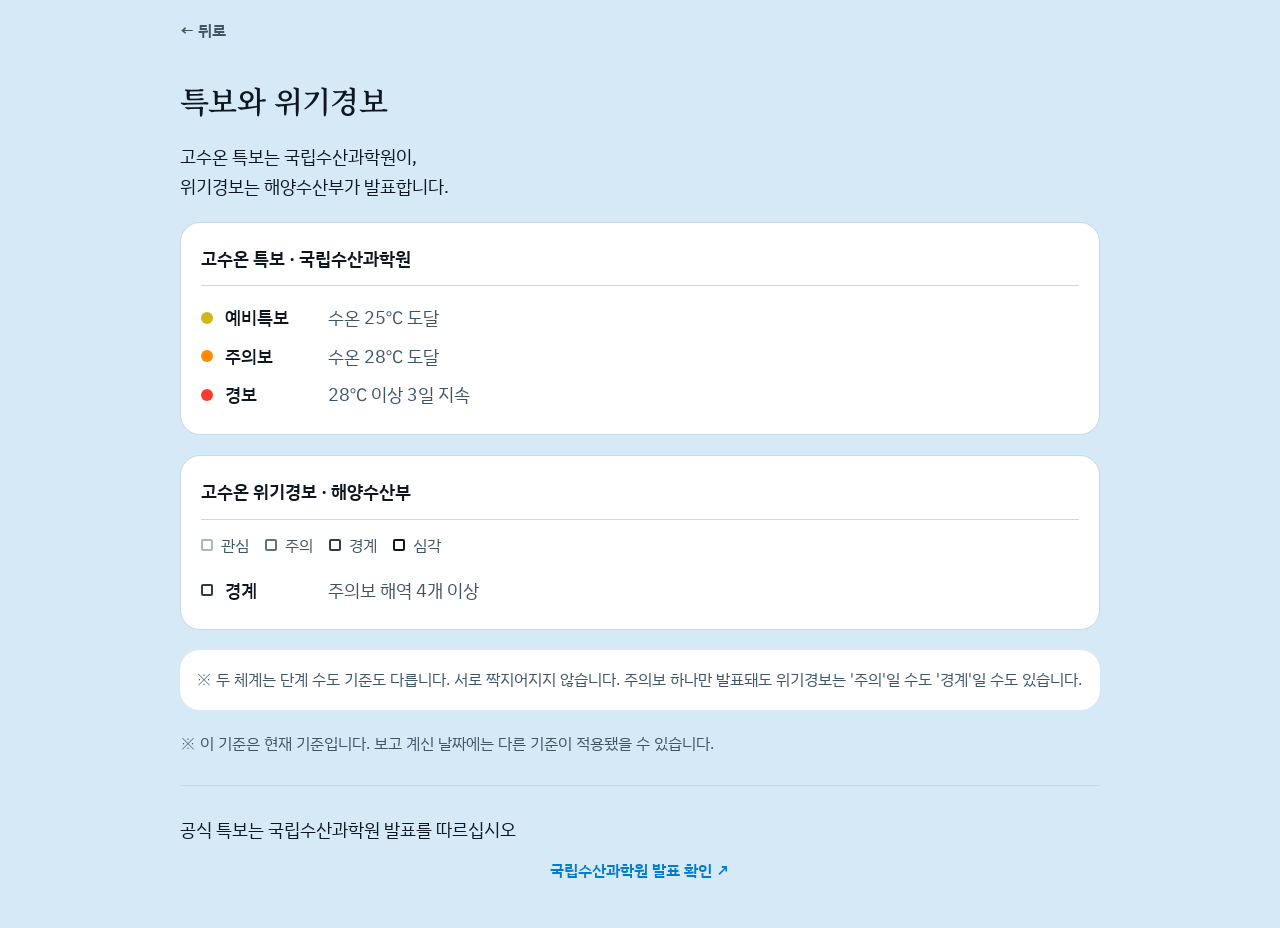
==== info.html @ 754c0557 "프로토타입 - 지도·설명·정보 화면, 견본 A/B/C Co-Authored-By: Claude Opus 5 (1M context) <noreply@anthropic.com>" ====
<!DOCTYPE html>
<html lang="ko" data-theme="light">
<head>
<meta charset="utf-8">
<meta name="viewport" content="width=device-width, initial-scale=1, viewport-fit=cover">
<title>특보와 위기경보</title>
<link href="https://fonts.googleapis.com/css2?family=Noto+Serif+KR:wght@400;500;600&family=IBM+Plex+Sans+KR:wght@400;500;600&family=IBM+Plex+Mono:wght@400;500&display=swap" rel="stylesheet">
<link rel="stylesheet" href="waves-design-system.css">
<link rel="stylesheet" href="assets/app.css">
<script src="assets/info.js" defer></script>
</head>
<body>

<!--
  정보 화면 — PRD §5 ③ 목업 그대로.

  전부 정적 텍스트다. AI 도 JSON 도 쓰지 않는다.
  §5 설계 조건 1: 여기서 AI 를 쓰면 "숫자만 쓰고 단정하지 마라" 원칙이
  기준값 설명과 정면충돌한다. 이 화면은 §10 검사기 대상이 아니다.

  ── 목업에서 뺀 줄 셋 ────────────────────────────────────────
  §5 가 "1주차에 채우지 못한 항목은 줄 자체를 빼고" 라고 했다.
  미정 표시(`—`, `확인 중`)를 넣지 않는다. 줄을 없앤다.

    · 위기경보 관심 · 주의 · 심각 의 기준 — §16 1주차 확인 대상
    · `기준 확인일: YYYY-MM-DD`      — 아직 우리가 확인한 날이 없다

  네 단계의 이름(관심 → 주의 → 경계 → 심각)은 뺀 것이 아니다.
  §5 표가 확인해 둔 사실이고, 아래 ※ 문구의 "단계 수도 다릅니다"가
  성립하려면 3 단계와 4 단계가 화면에서 보여야 한다.
  기준을 모르는 것과 단계 이름을 모르는 것은 다르다.
  ──────────────────────────────────────────────────────────
-->

<div class="wv-screen">

  <div class="wv-container">

    <header class="wv-appbar">
      <!-- 왔던 화면으로 돌아간다 (§11). JS 가 꺼져 있으면 지도로 간다. -->
      <a class="wv-btn wv-btn--ghost wv-btn--sm" id="back" href="index.html">← 뒤로</a>
    </header>

    <div class="wv-screen__body wv-stack wv-gap-5">

      <h1 class="wv-title">특보와 위기경보</h1>

      <p class="wv-body">
        고수온 특보는 국립수산과학원이,<br>
        위기경보는 해양수산부가 발표합니다.
      </p>

      <!-- ══ 두 박스는 위아래로 ═══════════════════════════════════
           나란히 놓으면 예비특보=관심 처럼 짝지어진 것으로 읽힌다.
           §5 가 명시한 것이고, 아래 ※ 문구가 부인하는 바로 그 오해다.
           ============================================================ -->

      <!-- 특보 — 채운 원(●) + 관행 색(노랑 · 주황 · 빨강).
           기상특보·재난문자가 쓰는 순서라 따로 배울 것이 없다.
           `일반 상태 초록`은 넣지 않는다. 특보 체계에 그런 단계가 없다.
           이 색은 제도 설명이지 "지금 위험하다"는 주장이 아니다 —
           설명 화면의 상태 배지는 다섯 단계 모두 회색 그대로다. -->
      <section class="app-criteria wv-card--flat" aria-labelledby="box-advisory">
        <p class="app-criteria__title" id="box-advisory">고수온 특보 · 국립수산과학원</p>
        <hr class="app-criteria__rule">
        <dl class="app-criteria__list">
          <div class="app-criteria__row app-criteria__row--preliminary">
            <dt><span class="app-criteria__mark app-criteria__mark--advisory-system" aria-hidden="true"></span>예비특보</dt>
            <dd>수온 25℃ 도달</dd>
          </div>
          <div class="app-criteria__row app-criteria__row--advisory">
            <dt><span class="app-criteria__mark app-criteria__mark--advisory-system" aria-hidden="true"></span>주의보</dt>
            <dd>수온 28℃ 도달</dd>
          </div>
          <div class="app-criteria__row app-criteria__row--warning">
            <dt><span class="app-criteria__mark app-criteria__mark--advisory-system" aria-hidden="true"></span>경보</dt>
            <dd>28℃ 이상 3일 지속</dd>
          </div>
        </dl>
      </section>

      <!-- 위기경보 — 테두리 사각(▢) + 회색 농도.
           같은 색 계열을 두 체계에 쓰면 `경보`와 `경계`가 짝지어진 것처럼
           보인다. 이 화면이 막으려는 바로 그 오해다.

           네 단계 중 기준을 아는 것은 `경계` 하나뿐이다(§16 1주차).
           모르는 것에 의미색을 칠하면 아는 것처럼 보이므로 회색만 쓴다.
           농도는 순서만 말한다. 심각도를 주장하지 않는다.

           형태도 다르다 — 특보는 원, 위기경보는 사각이다.
           색을 빼고 흑백으로 봐도 두 체계가 다른 것이 보여야 한다. -->
      <section class="app-criteria wv-card--flat" aria-labelledby="box-crisis">
        <p class="app-criteria__title" id="box-crisis">고수온 위기경보 · 해양수산부</p>
        <hr class="app-criteria__rule">
        <ul class="app-criteria__stages">
          <li class="app-criteria__stage--1"><span class="app-criteria__mark app-criteria__mark--crisis" aria-hidden="true"></span>관심</li>
          <li class="app-criteria__stage--2"><span class="app-criteria__mark app-criteria__mark--crisis" aria-hidden="true"></span>주의</li>
          <li class="app-criteria__stage--3"><span class="app-criteria__mark app-criteria__mark--crisis" aria-hidden="true"></span>경계</li>
          <li class="app-criteria__stage--4"><span class="app-criteria__mark app-criteria__mark--crisis" aria-hidden="true"></span>심각</li>
        </ul>
        <dl class="app-criteria__list">
          <div class="app-criteria__row app-criteria__stage--3">
            <dt><span class="app-criteria__mark app-criteria__mark--crisis" aria-hidden="true"></span>경계</dt>
            <dd>주의보 해역 4개 이상</dd>
          </div>
        </dl>
      </section>

      <p class="wv-alert app-note">
        ※ 두 체계는 단계 수도 기준도 다릅니다. 서로 짝지어지지 않습니다.
        주의보 하나만 발표돼도 위기경보는 '주의'일 수도 '경계'일 수도 있습니다.
      </p>

      <p class="wv-caption">
        ※ 이 기준은 현재 기준입니다. 보고 계신 날짜에는 다른 기준이 적용됐을 수 있습니다.
      </p>

      <hr class="wv-divider">

      <!-- §11 정보 화면 하단. 링크할 정확한 주소는 1주차 확정 대상이다 (§16). -->
      <div class="wv-stack wv-gap-2">
        <p class="wv-body">공식 특보는 국립수산과학원 발표를 따르십시오</p>
        <a class="wv-btn wv-btn--ghost wv-btn--sm app-stage__link"
           href="https://www.nifs.go.kr" target="_blank" rel="noopener">
          국립수산과학원 발표 확인 ↗
        </a>
      </div>

    </div>
  </div>
</div>

</body>
</html>
---- waves-design-system.css ----
/*!
 * Waves Design System v1.2.1
 * 색상·그라디언트·라운딩·그림자 출처: "UI Interface Mobile Waves (Community).fig"
 * 타이포그래피 출처: 사용자 제공 참고 파일 index.html
 *
 * 출처 표기: [F] 원본 Figma 추출 · [D] 파생 · [N] 신규 설계 · [Ref] 참고 파일
 *
 * v1.2.1 — .wv-brand 웨이트 500 → 600
 * v1.2   — 타이포그래피 전체를 참고 파일 기준으로 교체
 *          (Noto Serif KR / IBM Plex Sans KR / IBM Plex Mono, 최대 웨이트 600)
 *
 * 기본 테마는 다크입니다. 라이트는 <html data-theme="light"> 로 전환합니다.
 *
 * 폰트 로딩 (HTML <head> 에 CSS 보다 먼저):
 * <link href="https://fonts.googleapis.com/css2?family=Noto+Serif+KR:wght@400;500;600&family=IBM+Plex+Sans+KR:wght@400;500;600&family=IBM+Plex+Mono:wght@400;500&display=swap" rel="stylesheet">
 */
/* ==========================================================================
   Waves Design System — 01. Tokens
   --------------------------------------------------------------------------
   출처 표기 규칙
     [F] Figma 원본 파일에서 직접 추출한 값. 변경 금지.
     [D] [F] 값에서 보간·파생한 값.
     [N] 원본에 존재하지 않아 새로 설계한 값.
   ========================================================================== */

/* --------------------------------------------------------------------------
   1. Primitive — Blue scale
   원본의 파랑 11종을 명도순으로 정렬하고 빈 구간만 보간했습니다.
   -------------------------------------------------------------------------- */
:root {
  --wv-blue-50:  #e8f6ff; /* [D] */
  --wv-blue-100: #c4e9ff; /* [D] */
  --wv-blue-200: #82cdff; /* [F] light blue, 6회 사용 */
  --wv-blue-300: #4db6ff; /* [D] */
  --wv-blue-400: #0499fc; /* [F] button gradient end */
  --wv-blue-500: #009aff; /* [F] primary, 면적 2위 */
  --wv-blue-600: #028be7; /* [F] button gradient mid */
  --wv-blue-700: #007dd1; /* [F] button gradient start */
  --wv-blue-800: #0065a8; /* [F] steel, card gradient top */
  --wv-blue-900: #00416c; /* [F] wave mid */
  --wv-blue-950: #021522; /* [F] deepest */

  /* scale 에 안 들어가는 원본 파랑 (특정 용도 전용) */
  --wv-blue-mid:    #0768a9; /* [F] 7회 사용 */
  --wv-blue-navy:   #002d4a; /* [F] 면적 3위, 어두운 배경 */
  --wv-blue-card-2: #004573; /* [F] card gradient bottom */
  --wv-blue-shadow: #0364a5; /* [F] 그림자 전용 */

  /* --------------------------------------------------------------------------
     2. Primitive — Neutral
     원본에 흰색(#FFFFFF)뿐이라 네이비를 섞은 중립 스케일을 새로 만들었습니다.
     순수 회색 대신 h≈205 를 유지해 파랑 위에 얹었을 때 튀지 않습니다.
     -------------------------------------------------------------------------- */
  --wv-neutral-0:   #ffffff; /* [F] 면적 1위 */
  --wv-neutral-50:  #f4f8fb; /* [N] */
  --wv-neutral-100: #e4edf4; /* [N] */
  --wv-neutral-200: #c9d8e4; /* [N] */
  --wv-neutral-300: #a3b8c9; /* [N] */
  --wv-neutral-400: #7a93a8; /* [N] */
  --wv-neutral-500: #587288; /* [N] */
  --wv-neutral-600: #3e5568; /* [N] */
  --wv-neutral-700: #2a3d4d; /* [N] */
  --wv-neutral-800: #1a2833; /* [N] */
  --wv-neutral-900: #0e171f; /* [N] */

  /* --------------------------------------------------------------------------
     3. Primitive — Accent & status
     골드/오렌지/레드는 원본 값. 초록은 원본에 없어 새로 만들었습니다.
     -------------------------------------------------------------------------- */
  --wv-gold-500:   #d3b619; /* [F] */
  --wv-gold-300:   #f0d95a; /* [D] */
  --wv-orange-500: #ff8a00; /* [F] */
  --wv-orange-300: #ffb457; /* [D] */
  --wv-red-500:    #ff0000; /* [F] 원본 값 — 순색이라 UI 텍스트용으로는 부적합 */
  --wv-red-400:    #ff3b30; /* [D] 실사용용으로 톤 조정 */
  --wv-red-300:    #ff8078; /* [D] */
  --wv-green-500:  #00c48c; /* [N] 파랑 계열과 붙었을 때 조화되는 청록 계열 초록 */
  --wv-green-300:  #5ee0b6; /* [N] */

  /* --------------------------------------------------------------------------
     4. Gradient — 이 키트의 정체성
     중간 스톱이 48.2% / 51.6% 로 비대칭인 것이 원본의 특징입니다. 유지하세요.
     -------------------------------------------------------------------------- */
  --wv-grad-screen:    linear-gradient(180deg, #021522 0%, #00416c 51.6%, #0099ff 100%);       /* [F] */
  --wv-grad-button:    linear-gradient(90deg, #007dd1 0%, #028be7 48.2%, #0499fc 100%);        /* [F] */
  --wv-grad-card:      linear-gradient(180deg, #0065a8 0%, #004573 100%);                       /* [F] */
  --wv-grad-highlight: linear-gradient(180deg, #216ba0 0%, #ffffff 100%);                       /* [F] */
  /* 파생 그라디언트 — 원본 규칙(3-stop, 비대칭 중간값)을 그대로 따랐습니다. */
  --wv-grad-button-hover:  linear-gradient(90deg, #0089e4 0%, #0d98f5 48.2%, #26a8ff 100%);     /* [D] */
  --wv-grad-danger:        linear-gradient(90deg, #d32b22 0%, #f03a30 48.2%, #ff5a50 100%);     /* [D] */
  --wv-grad-success:       linear-gradient(90deg, #009e70 0%, #00b681 48.2%, #00c48c 100%);     /* [N] */
  --wv-grad-sheen:         linear-gradient(180deg, rgba(255,255,255,.18) 0%, rgba(255,255,255,0) 60%); /* [N] 유리 표면 광택 */

  /* --------------------------------------------------------------------------
     5. Radius
     20px 가 기본 단위(30회). 180px 은 물결을 만드는 전용 값입니다.
     원본에 없던 4/8/12 는 작은 요소용으로 추가했습니다 — 20px 을 12px 높이 뱃지에
     쓰면 사실상 pill 이 되어 위계가 무너지기 때문입니다.
     -------------------------------------------------------------------------- */
  --wv-radius-xs:   4px;   /* [N] */
  --wv-radius-sm:   8px;   /* [N] */
  --wv-radius-md:   12px;  /* [N] */
  --wv-radius:      20px;  /* [F] 기본 단위 — 버튼·칩·카드 */
  --wv-radius-lg:   30px;  /* [F] 큰 카드 */
  --wv-radius-pill: 50px;  /* [F] */
  --wv-radius-wave: 180px; /* [F] 물결 전용 — 화면 폭보다 넓은 사각형에만 적용 */
  --wv-radius-full: 9999px;

  /* --------------------------------------------------------------------------
     6. Elevation
     y 오프셋 50~60px, blur 200~300px 은 일반 UI 대비 매우 큽니다.
     이 과장이 "떠 있는" 룩의 핵심이므로 축소하지 마세요.
     -------------------------------------------------------------------------- */
  --wv-shadow-xs:    0 4px 4px rgba(0, 0, 0, .25);              /* [F] */
  --wv-shadow-sm:    0 5px 4px rgba(0, 0, 0, .57);              /* [F] */
  --wv-shadow-lg:    0 50px 30px -15px rgba(0, 0, 0, .15);      /* [F] 주력 그림자, 6회 */
  --wv-shadow-side:  -80px 60px 80px rgba(0, 0, 0, .15);        /* [F] */
  --wv-shadow-inset: inset 0 -12px 4px rgba(0, 0, 0, .03);      /* [F] */
  --wv-shadow-glow:  0 12px 32px -8px rgba(0, 154, 255, .55);   /* [N] primary 요소 강조용 */
  --wv-shadow-focus: 0 0 0 3px rgba(130, 205, 255, .55);        /* [N] 키보드 포커스 링 */

  --wv-blur-sm:  30px;  /* [F] */
  --wv-blur-lg:  200px; /* [F] */
  --wv-blur-xl:  300px; /* [F] */
  --wv-blur-glass: 20px; /* [N] backdrop-filter 용 */

  /* --------------------------------------------------------------------------
     7. Typography
     원본 Figma 는 Reenie Beanie(손글씨) 50px 텍스트 2개가 전부였고, 사용하지 않습니다. [F]
     폰트 스택은 사용자가 제공한 참고 파일(index.html)에서 그대로 가져왔습니다. [Ref]

     참고 파일의 구성 — 디스플레이는 세리프, 본문은 산세리프, 수치는 모노.
     세 패밀리 모두 한글 글리프를 포함하므로 국문/영문이 한 줄에 섞여도 자형이 튀지 않습니다.
     (직전 버전의 Clash Display 는 한글이 없어 폴백이 발생했습니다.)

     로딩 — HTML <head> 에 아래 한 줄:
     <link href="https://fonts.googleapis.com/css2?family=Noto+Serif+KR:wght@400;500;600&family=IBM+Plex+Sans+KR:wght@400;500;600&family=IBM+Plex+Mono:wght@400;500&display=swap" rel="stylesheet">
     -------------------------------------------------------------------------- */
  --wv-font-display: "Noto Serif KR", serif;                       /* [Ref] */
  --wv-font-body:    "IBM Plex Sans KR", system-ui, sans-serif;    /* [Ref] */
  --wv-font-mono:    "IBM Plex Mono", monospace;                   /* [Ref] */
  /* 이전 값 보존:
     --wv-font-display: "Clash Display", …   [N]  v1.1
     --wv-font-display: "Reenie Beanie", …   [F]  원본 Figma */

  /* 1.20 비율 (모바일 우선이라 1.25 보다 완만하게) */
  --wv-text-2xs: 11px; /* [N] */
  --wv-text-xs:  12px; /* [N] */
  --wv-text-sm:  14px; /* [N] */
  --wv-text-md:  16px; /* [N] 본문 기준 */
  --wv-text-lg:  19px; /* [N] */
  --wv-text-xl:  23px; /* [N] */
  --wv-text-2xl: 28px; /* [N] */
  --wv-text-3xl: 34px; /* [N] */
  --wv-text-4xl: 41px; /* [N] */
  --wv-text-5xl: 50px; /* [F] 원본 타이틀 크기와 일치 */

  --wv-leading-tight:   1.15; /* [N] */
  --wv-leading-snug:    1.35; /* [N] */
  --wv-leading-normal:  1.7;  /* [Ref] 참고 파일 본문 행간. 국문 조판 기준 */
  --wv-leading-relaxed: 1.9;  /* [D] */

  --wv-tracking-tight:  -0.02em; /* [Ref] 참고 파일 히어로(64px) 자간과 동일 */
  --wv-tracking-normal: 0;       /* [N] */
  --wv-tracking-wide:   0.08em;  /* [N] 소문자 라벨용 */

  /* 참고 파일이 로드하는 웨이트는 400/500/600 뿐입니다. 700 을 쓰면 브라우저가
     합성 볼드를 만들어 자형이 뭉개지므로, 최대 웨이트를 600 으로 낮췄습니다. [Ref] */
  --wv-weight-regular:  400; /* [Ref] */
  --wv-weight-medium:   500; /* [Ref] 참고 파일의 주력 웨이트 */
  --wv-weight-semibold: 600; /* [Ref] */
  --wv-weight-bold:     600; /* [Ref] 700 아님 — 위 주석 참고 */

  /* --------------------------------------------------------------------------
     8. Space — 4px 기준. 20px(=radius 기본값) 이 리듬의 중심입니다.
     -------------------------------------------------------------------------- */
  --wv-space-0:  0;     /* [N] */
  --wv-space-1:  4px;   /* [N] */
  --wv-space-2:  8px;   /* [N] */
  --wv-space-3:  12px;  /* [N] */
  --wv-space-4:  16px;  /* [N] */
  --wv-space-5:  20px;  /* [N] radius 기본값과 동일 — 컨테이너 패딩 기본 */
  --wv-space-6:  24px;  /* [N] */
  --wv-space-8:  32px;  /* [N] */
  --wv-space-10: 40px;  /* [N] */
  --wv-space-12: 48px;  /* [N] */
  --wv-space-16: 64px;  /* [N] */
  --wv-space-20: 80px;  /* [N] */
  --wv-space-24: 96px;  /* [N] */

  /* 컴포넌트 높이 — 모바일 터치 타깃 44px 기준 */
  --wv-control-sm: 36px; /* [N] */
  --wv-control-md: 44px; /* [N] */
  --wv-control-lg: 56px; /* [N] */

  /* --------------------------------------------------------------------------
     9. Motion — 원본에 없음. 물결의 관성을 흉내낸 커브를 기본값으로 씁니다.
     -------------------------------------------------------------------------- */
  --wv-duration-fast: 120ms;                        /* [N] */
  --wv-duration-base: 220ms;                        /* [N] */
  --wv-duration-slow: 420ms;                        /* [N] */
  --wv-ease-out:  cubic-bezier(.22, .61, .36, 1);   /* [N] 기본 */
  --wv-ease-in:   cubic-bezier(.55, .06, .68, .19); /* [N] */
  --wv-ease-wave: cubic-bezier(.65, 0, .35, 1);     /* [N] 물결 애니메이션용 */

  /* 10. Layer */
  --wv-z-base:    0;    /* [N] */
  --wv-z-wave:    1;    /* [N] */
  --wv-z-content: 10;   /* [N] */
  --wv-z-sticky:  100;  /* [N] */
  --wv-z-nav:     200;  /* [N] */
  --wv-z-overlay: 900;  /* [N] */
  --wv-z-modal:   1000; /* [N] */
  --wv-z-toast:   1100; /* [N] */

  /* 11. Breakpoint (참고용 — @media 에는 리터럴로 직접 씁니다) */
  --wv-bp-sm: 414px;  /* [F] iPhone 11 Pro Max = 원본 기준 화면 */
  --wv-bp-md: 768px;  /* [N] */
  --wv-bp-lg: 1024px; /* [N] */
}

/* ==========================================================================
   12. Semantic layer
   원본 화면이 전부 어두운 그라디언트이므로 **다크가 기본 테마**입니다.
   라이트는 파생 테마입니다. 컴포넌트는 이 시맨틱 토큰만 참조하세요.
   ========================================================================== */
:root,
[data-theme="dark"] {
  color-scheme: dark;

  --wv-bg:            var(--wv-blue-950);
  --wv-bg-gradient:   var(--wv-grad-screen);
  --wv-surface:       rgba(255, 255, 255, .07);
  --wv-surface-raised: rgba(255, 255, 255, .12);
  --wv-surface-solid: var(--wv-blue-navy);
  --wv-surface-card:  var(--wv-grad-card);

  --wv-text:          var(--wv-neutral-0);
  --wv-text-muted:    rgba(255, 255, 255, .68);
  --wv-text-subtle:   rgba(255, 255, 255, .45);
  --wv-text-inverse:  var(--wv-blue-950);
  --wv-text-on-accent: var(--wv-neutral-0);

  --wv-border:        rgba(255, 255, 255, .16);
  --wv-border-strong: rgba(255, 255, 255, .32);

  --wv-accent:        var(--wv-blue-500);
  --wv-accent-hover:  var(--wv-blue-400);
  --wv-accent-soft:   rgba(0, 154, 255, .18);

  --wv-success:       var(--wv-green-500);
  --wv-success-soft:  rgba(0, 196, 140, .18);
  --wv-warning:       var(--wv-orange-500);
  --wv-warning-soft:  rgba(255, 138, 0, .18);
  --wv-danger:        var(--wv-red-400);
  --wv-danger-soft:   rgba(255, 59, 48, .18);
  --wv-info:          var(--wv-blue-200);
  --wv-info-soft:     rgba(130, 205, 255, .18);
}

[data-theme="light"] {
  color-scheme: light;

  --wv-bg:            var(--wv-neutral-50);
  --wv-bg-gradient:   linear-gradient(180deg, #ffffff 0%, #e8f6ff 51.6%, #c4e9ff 100%); /* [D] 원본 스톱 비율 유지 */
  --wv-surface:       var(--wv-neutral-0);
  --wv-surface-raised: var(--wv-neutral-0);
  --wv-surface-solid: var(--wv-neutral-0);
  --wv-surface-card:  linear-gradient(180deg, #ffffff 0%, #eef6fd 100%);

  --wv-text:          var(--wv-neutral-900);
  --wv-text-muted:    var(--wv-neutral-600);
  --wv-text-subtle:   var(--wv-neutral-400);
  --wv-text-inverse:  var(--wv-neutral-0);
  --wv-text-on-accent: var(--wv-neutral-0);

  --wv-border:        var(--wv-neutral-200);
  --wv-border-strong: var(--wv-neutral-300);

  --wv-accent:        var(--wv-blue-700);
  --wv-accent-hover:  var(--wv-blue-600);
  --wv-accent-soft:   rgba(0, 125, 209, .12);

  --wv-success:       #00996d;
  --wv-success-soft:  rgba(0, 153, 109, .12);
  --wv-warning:       #c26a00;
  --wv-warning-soft:  rgba(255, 138, 0, .14);
  --wv-danger:        #d92c20;
  --wv-danger-soft:   rgba(217, 44, 32, .12);
  --wv-info:          var(--wv-blue-800);
  --wv-info-soft:     rgba(0, 101, 168, .12);

  /* 라이트 테마에서는 원본의 초대형 그림자가 지저분해 보여 강도를 낮춥니다. */
  --wv-shadow-lg:   0 30px 40px -20px rgba(2, 21, 34, .22);
  --wv-shadow-side: -40px 40px 60px rgba(2, 21, 34, .10);
}
/* ==========================================================================
   Waves Design System — 02. Base
   ========================================================================== */

*,
*::before,
*::after { box-sizing: border-box; }

html { -webkit-text-size-adjust: 100%; }

body {
  margin: 0;
  min-height: 100dvh;
  background: var(--wv-bg);
  color: var(--wv-text);
  font-family: var(--wv-font-body);
  font-size: var(--wv-text-md);
  line-height: var(--wv-leading-normal);
  font-variant-numeric: tabular-nums; /* [Ref] 숫자 열이 흔들리지 않도록 */
  -webkit-font-smoothing: antialiased;
}

h1, h2, h3, h4, h5, h6, p, figure { margin: 0; }

h1, h2, h3, h4 {
  font-weight: var(--wv-weight-medium);
  line-height: var(--wv-leading-tight);
  letter-spacing: var(--wv-tracking-tight);
}

h1 { font-size: var(--wv-text-3xl); font-family: var(--wv-font-display); font-weight: var(--wv-weight-semibold); letter-spacing: var(--wv-tracking-tight); }
h2 { font-size: var(--wv-text-2xl); font-family: var(--wv-font-display); }
h3 { font-size: var(--wv-text-xl); }
h4 { font-size: var(--wv-text-lg); letter-spacing: var(--wv-tracking-normal); }

a {
  color: var(--wv-accent);
  text-decoration-color: color-mix(in srgb, currentColor 40%, transparent);
  text-underline-offset: 3px;
}

button, input, select, textarea {
  font: inherit;
  color: inherit;
}

img, svg, video { display: block; max-width: 100%; }

:where(a, button, input, select, textarea, [tabindex]):focus-visible {
  outline: none;
  box-shadow: var(--wv-shadow-focus);
  border-radius: var(--wv-radius-sm);
}

::selection {
  background: var(--wv-accent);
  color: var(--wv-neutral-0);
}

/* --------------------------------------------------------------------------
   Type roles — 참고 파일(index.html)의 세리프 디스플레이 + 산세리프 본문 구성
   디스플레이(세리프)는 19px 이상에서만 씁니다. 그 아래에서는 세리프의 획 대비가
   화면에서 뭉개지므로 전부 본문체를 씁니다.
   -------------------------------------------------------------------------- */
.wv-brand {
  font-family: var(--wv-font-display);
  font-size: var(--wv-text-5xl);
  font-weight: var(--wv-weight-semibold); /* 워드마크만 600 — 본문 세리프보다 한 단계 무겁게 */
  line-height: 1;
  letter-spacing: var(--wv-tracking-tight); /* [Ref] 참고 파일 .hero 와 동일 */
}

.wv-display {
  font-family: var(--wv-font-display);
  font-size: var(--wv-text-4xl);
  font-weight: var(--wv-weight-medium);
  line-height: var(--wv-leading-tight);
  letter-spacing: var(--wv-tracking-tight);
}
.wv-title {
  font-family: var(--wv-font-display);
  font-size: var(--wv-text-2xl);
  font-weight: var(--wv-weight-semibold);
  line-height: var(--wv-leading-snug);
  letter-spacing: var(--wv-tracking-tight);
}
.wv-subtitle { font-family: var(--wv-font-display); font-size: var(--wv-text-lg); font-weight: var(--wv-weight-medium); line-height: var(--wv-leading-snug); }
.wv-body     { font-size: var(--wv-text-md);  font-weight: var(--wv-weight-regular);  line-height: var(--wv-leading-normal); }
.wv-caption  { font-size: var(--wv-text-sm);  font-weight: var(--wv-weight-regular);  line-height: var(--wv-leading-normal); color: var(--wv-text-muted); }
.wv-overline {
  font-size: var(--wv-text-xs);
  font-weight: var(--wv-weight-semibold);
  letter-spacing: var(--wv-tracking-wide);
  text-transform: uppercase;
  color: var(--wv-text-subtle);
}
.wv-mono { font-family: var(--wv-font-mono); font-size: var(--wv-text-sm); font-variant-numeric: tabular-nums; }

.wv-text-muted  { color: var(--wv-text-muted); }
.wv-text-subtle { color: var(--wv-text-subtle); }

@media (prefers-reduced-motion: reduce) {
  *, *::before, *::after {
    animation-duration: .01ms !important;
    animation-iteration-count: 1 !important;
    transition-duration: .01ms !important;
    scroll-behavior: auto !important;
  }
}
/* ==========================================================================
   Waves Design System — 03. Components
   모든 컴포넌트는 시맨틱 토큰만 참조합니다. 프리미티브 직접 참조 금지.
   ========================================================================== */

/* --------------------------------------------------------------------------
   Screen — 원본의 화면 배경 그라디언트를 담는 최상위 컨테이너
   -------------------------------------------------------------------------- */
.wv-screen {
  position: relative;
  overflow: hidden;
  isolation: isolate;
  min-height: 100%;
  background: var(--wv-bg-gradient);
  color: var(--wv-text);
}

.wv-screen__body {
  position: relative;
  z-index: var(--wv-z-content);
  padding: var(--wv-space-5);
}

/* --------------------------------------------------------------------------
   Wave — 시그니처 요소
   원본 기법: 화면 폭보다 넓은 사각형에 180px 라운딩을 걸어 곡선을 만든다.
   그래서 width 가 100% 를 넘어야 하고, 넘지 않으면 그냥 둥근 상자가 됩니다.
   -------------------------------------------------------------------------- */
.wv-waves {
  position: absolute;
  inset-inline: 0;
  bottom: 0;
  height: 340px;
  z-index: var(--wv-z-wave);
  pointer-events: none;
}

.wv-wave {
  position: absolute;
  left: -30%;
  width: 160%;
  height: 340px;
  border-radius: var(--wv-radius-wave) var(--wv-radius-wave) 0 0;
  background: var(--wv-accent);
  will-change: transform;
}

/* 층위별 오프셋 — 겹칠수록 깊이가 생깁니다. */
.wv-wave--1 { bottom: 0;    background: color-mix(in srgb, var(--wv-blue-900) 85%, transparent); }
.wv-wave--2 { bottom: -36px; left: -38%; width: 176%; background: color-mix(in srgb, var(--wv-blue-700) 75%, transparent); }
.wv-wave--3 { bottom: -80px; left: -22%; width: 144%; background: var(--wv-blue-500); box-shadow: var(--wv-shadow-lg); }

.wv-wave--top {
  border-radius: 0 0 var(--wv-radius-wave) var(--wv-radius-wave);
  top: 0;
  bottom: auto;
}

.wv-waves--top { top: 0; bottom: auto; }

/* 완만한 부유 애니메이션. prefers-reduced-motion 에서 자동으로 멈춥니다. */
.wv-waves--animated .wv-wave { animation: wv-float 9s var(--wv-ease-wave) infinite alternate; }
.wv-waves--animated .wv-wave--2 { animation-duration: 11s; animation-delay: -2s; }
.wv-waves--animated .wv-wave--3 { animation-duration: 13s; animation-delay: -4s; }

@keyframes wv-float {
  from { transform: translate3d(-2%, 0, 0) rotate(-.6deg); }
  to   { transform: translate3d(2%, -10px, 0) rotate(.6deg); }
}

/* 배경 글로우 — 원본의 FOREGROUND_BLUR 200~300px 을 재현한 것 */
.wv-glow {
  position: absolute;
  z-index: var(--wv-z-base);
  width: 320px;
  height: 320px;
  border-radius: var(--wv-radius-full);
  background: var(--wv-accent);
  filter: blur(var(--wv-blur-lg));
  opacity: .55;
  pointer-events: none;
}

/* --------------------------------------------------------------------------
   Button
   -------------------------------------------------------------------------- */
.wv-btn {
  display: inline-flex;
  align-items: center;
  justify-content: center;
  gap: var(--wv-space-2);
  height: var(--wv-control-md);
  padding-inline: var(--wv-space-6);
  border: 0;
  border-radius: var(--wv-radius);
  background: var(--wv-surface);
  color: var(--wv-text);
  font-size: var(--wv-text-md);
  font-weight: var(--wv-weight-semibold);
  line-height: 1;
  white-space: nowrap;
  cursor: pointer;
  transition:
    transform var(--wv-duration-fast) var(--wv-ease-out),
    filter var(--wv-duration-base) var(--wv-ease-out),
    background-color var(--wv-duration-base) var(--wv-ease-out),
    box-shadow var(--wv-duration-base) var(--wv-ease-out);
}

.wv-btn:active { transform: translateY(1px) scale(.985); }

.wv-btn[disabled],
.wv-btn[aria-disabled="true"] {
  opacity: .45;
  pointer-events: none;
}

.wv-btn--primary {
  background: var(--wv-grad-button);
  color: var(--wv-text-on-accent);
  box-shadow: var(--wv-shadow-glow);
}
.wv-btn--primary:hover { background: var(--wv-grad-button-hover); }

.wv-btn--danger {
  background: var(--wv-grad-danger);
  color: var(--wv-neutral-0);
}

.wv-btn--success {
  background: var(--wv-grad-success);
  color: var(--wv-neutral-0);
}

.wv-btn--secondary {
  background: transparent;
  border: 1px solid var(--wv-border-strong);
  color: var(--wv-text);
}
.wv-btn--secondary:hover { background: var(--wv-surface); }

.wv-btn--ghost {
  background: transparent;
  color: var(--wv-text-muted);
  padding-inline: var(--wv-space-3);
}
.wv-btn--ghost:hover { color: var(--wv-text); background: var(--wv-surface); }

.wv-btn--sm { height: var(--wv-control-sm); padding-inline: var(--wv-space-4); font-size: var(--wv-text-sm); border-radius: var(--wv-radius-md); }
.wv-btn--lg { height: var(--wv-control-lg); padding-inline: var(--wv-space-8); font-size: var(--wv-text-lg); }
.wv-btn--pill { border-radius: var(--wv-radius-pill); }
.wv-btn--block { display: flex; width: 100%; }

.wv-btn--icon {
  width: var(--wv-control-md);
  padding-inline: 0;
  border-radius: var(--wv-radius-full);
}

/* --------------------------------------------------------------------------
   Card
   -------------------------------------------------------------------------- */
.wv-card {
  position: relative;
  padding: var(--wv-space-5);
  border-radius: var(--wv-radius-lg);
  background: var(--wv-surface-card);
  box-shadow: var(--wv-shadow-lg);
  overflow: hidden;
}

/* 원본의 하이라이트 그라디언트를 상단 광택으로 재사용 */
.wv-card::before {
  content: "";
  position: absolute;
  inset: 0 0 auto;
  height: 60%;
  background: var(--wv-grad-sheen);
  pointer-events: none;
}

/* 광택은 절대 위치라 정적 자식보다 위에 그려집니다. 내용을 다시 끌어올립니다. */
.wv-card > * { position: relative; z-index: 1; }

.wv-card--glass {
  background: var(--wv-surface);
  border: 1px solid var(--wv-border);
  backdrop-filter: blur(var(--wv-blur-glass));
  -webkit-backdrop-filter: blur(var(--wv-blur-glass));
  box-shadow: var(--wv-shadow-inset);
}

.wv-card--flat {
  background: var(--wv-surface-solid);
  box-shadow: none;
  border: 1px solid var(--wv-border);
}

.wv-card--float { box-shadow: var(--wv-shadow-lg), var(--wv-shadow-side); }

.wv-card__header {
  display: flex;
  align-items: center;
  justify-content: space-between;
  gap: var(--wv-space-3);
  margin-bottom: var(--wv-space-4);
}

.wv-card__footer {
  display: flex;
  gap: var(--wv-space-2);
  margin-top: var(--wv-space-5);
}

/* --------------------------------------------------------------------------
   Chip & Badge
   -------------------------------------------------------------------------- */
.wv-chip {
  display: inline-flex;
  align-items: center;
  gap: var(--wv-space-2);
  height: 32px;
  padding-inline: var(--wv-space-4);
  border: 1px solid var(--wv-border);
  border-radius: var(--wv-radius-pill);
  background: var(--wv-surface);
  color: var(--wv-text-muted);
  font-size: var(--wv-text-sm);
  font-weight: var(--wv-weight-medium);
  cursor: pointer;
  transition: all var(--wv-duration-fast) var(--wv-ease-out);
}
.wv-chip:hover { color: var(--wv-text); border-color: var(--wv-border-strong); }
.wv-chip[aria-pressed="true"],
.wv-chip--active {
  background: var(--wv-grad-button);
  border-color: transparent;
  color: var(--wv-text-on-accent);
}

.wv-badge {
  display: inline-flex;
  align-items: center;
  gap: 6px;
  padding: 3px var(--wv-space-2);
  border-radius: var(--wv-radius-xs);
  background: var(--wv-accent-soft);
  color: var(--wv-accent);
  font-size: var(--wv-text-xs);
  font-weight: var(--wv-weight-semibold);
  line-height: 1.4;
}
.wv-badge--success { background: var(--wv-success-soft); color: var(--wv-success); }
.wv-badge--warning { background: var(--wv-warning-soft); color: var(--wv-warning); }
.wv-badge--danger  { background: var(--wv-danger-soft);  color: var(--wv-danger); }
.wv-badge--neutral { background: var(--wv-surface);      color: var(--wv-text-muted); }

.wv-dot {
  width: 8px;
  height: 8px;
  border-radius: var(--wv-radius-full);
  background: currentColor;
  flex: none;
}

/* --------------------------------------------------------------------------
   Form
   -------------------------------------------------------------------------- */
.wv-field { display: flex; flex-direction: column; gap: var(--wv-space-2); }

.wv-label {
  font-size: var(--wv-text-sm);
  font-weight: var(--wv-weight-medium);
  color: var(--wv-text-muted);
}

.wv-input,
.wv-textarea,
.wv-select {
  width: 100%;
  min-height: var(--wv-control-md);
  padding: var(--wv-space-3) var(--wv-space-4);
  border: 1px solid var(--wv-border);
  border-radius: var(--wv-radius-md);
  background: var(--wv-surface);
  color: var(--wv-text);
  font-size: var(--wv-text-md);
  transition: border-color var(--wv-duration-base) var(--wv-ease-out),
              background-color var(--wv-duration-base) var(--wv-ease-out);
}

.wv-input::placeholder,
.wv-textarea::placeholder { color: var(--wv-text-subtle); }

.wv-input:hover,
.wv-textarea:hover,
.wv-select:hover { border-color: var(--wv-border-strong); }

.wv-input:focus,
.wv-textarea:focus,
.wv-select:focus {
  border-color: var(--wv-accent);
  background: var(--wv-surface-raised);
}

.wv-textarea { min-height: 96px; resize: vertical; }

.wv-field--invalid .wv-input,
.wv-field--invalid .wv-textarea { border-color: var(--wv-danger); }

.wv-help { font-size: var(--wv-text-xs); color: var(--wv-text-subtle); }
.wv-field--invalid .wv-help { color: var(--wv-danger); }

/* Switch */
.wv-switch {
  position: relative;
  display: inline-flex;
  align-items: center;
  width: 52px;
  height: 30px;
  flex: none;
  cursor: pointer;
}
.wv-switch input {
  position: absolute;
  opacity: 0;
  width: 100%;
  height: 100%;
  margin: 0;
  cursor: pointer;
}
.wv-switch__track {
  width: 100%;
  height: 100%;
  border-radius: var(--wv-radius-pill);
  background: var(--wv-surface-raised);
  border: 1px solid var(--wv-border);
  transition: background var(--wv-duration-base) var(--wv-ease-out);
}
.wv-switch__thumb {
  position: absolute;
  top: 4px;
  left: 4px;
  width: 22px;
  height: 22px;
  border-radius: var(--wv-radius-full);
  background: var(--wv-neutral-0);
  box-shadow: var(--wv-shadow-xs);
  transition: transform var(--wv-duration-base) var(--wv-ease-out);
}
.wv-switch input:checked ~ .wv-switch__track { background: var(--wv-grad-button); border-color: transparent; }
.wv-switch input:checked ~ .wv-switch__thumb { transform: translateX(22px); }
.wv-switch input:focus-visible ~ .wv-switch__track { box-shadow: var(--wv-shadow-focus); }

/* --------------------------------------------------------------------------
   List
   -------------------------------------------------------------------------- */
.wv-list {
  display: flex;
  flex-direction: column;
  gap: var(--wv-space-2);
  margin: 0;
  padding: 0;
  list-style: none;
}

.wv-list-item {
  display: flex;
  align-items: center;
  gap: var(--wv-space-4);
  padding: var(--wv-space-3) var(--wv-space-4);
  border-radius: var(--wv-radius);
  background: var(--wv-surface);
  transition: background var(--wv-duration-fast) var(--wv-ease-out);
}
.wv-list-item:hover { background: var(--wv-surface-raised); }

.wv-list-item__body { flex: 1; min-width: 0; display: flex; flex-direction: column; gap: 2px; }
.wv-list-item__title {
  display: block;
  font-size: var(--wv-text-md);
  font-weight: var(--wv-weight-medium);
  overflow: hidden;
  text-overflow: ellipsis;
  white-space: nowrap;
}
.wv-list-item__meta { display: block; font-size: var(--wv-text-sm); color: var(--wv-text-subtle); }

.wv-avatar {
  display: grid;
  place-items: center;
  width: 44px;
  height: 44px;
  flex: none;
  border-radius: var(--wv-radius-full);
  background: var(--wv-grad-button);
  color: var(--wv-text-on-accent);
  font-size: var(--wv-text-sm);
  font-weight: var(--wv-weight-semibold);
  box-shadow: var(--wv-shadow-xs);
}
.wv-avatar--sm { width: 32px; height: 32px; font-size: var(--wv-text-xs); }
.wv-avatar--lg { width: 64px; height: 64px; font-size: var(--wv-text-lg); }

/* --------------------------------------------------------------------------
   Progress
   -------------------------------------------------------------------------- */
.wv-progress {
  height: 8px;
  border-radius: var(--wv-radius-pill);
  background: var(--wv-surface-raised);
  overflow: hidden;
}
.wv-progress__bar {
  height: 100%;
  border-radius: inherit;
  background: var(--wv-grad-button);
  transition: width var(--wv-duration-slow) var(--wv-ease-out);
}

/* --------------------------------------------------------------------------
   App bar & Tab bar
   -------------------------------------------------------------------------- */
.wv-appbar {
  position: relative;
  z-index: var(--wv-z-nav);
  display: flex;
  align-items: center;
  justify-content: space-between;
  gap: var(--wv-space-3);
  min-height: var(--wv-control-lg);
  padding: var(--wv-space-3) var(--wv-space-5);
}
.wv-appbar__title {
  font-size: var(--wv-text-lg);
  font-weight: var(--wv-weight-semibold);
}

.wv-tabbar {
  position: relative;
  z-index: var(--wv-z-nav);
  display: flex;
  gap: var(--wv-space-1);
  padding: var(--wv-space-2);
  border-radius: var(--wv-radius-lg);
  background: var(--wv-surface);
  border: 1px solid var(--wv-border);
  backdrop-filter: blur(var(--wv-blur-glass));
  -webkit-backdrop-filter: blur(var(--wv-blur-glass));
}
.wv-tab {
  flex: 1;
  display: flex;
  flex-direction: column;
  align-items: center;
  gap: 4px;
  padding: var(--wv-space-2);
  border: 0;
  border-radius: var(--wv-radius-md);
  background: transparent;
  color: var(--wv-text-subtle);
  font-size: var(--wv-text-2xs);
  font-weight: var(--wv-weight-medium);
  cursor: pointer;
  transition: color var(--wv-duration-fast) var(--wv-ease-out),
              background var(--wv-duration-fast) var(--wv-ease-out);
}
.wv-tab[aria-selected="true"] { color: var(--wv-text); background: var(--wv-accent-soft); }

/* --------------------------------------------------------------------------
   Sheet — 하단 시트. 상단 모서리에 wave radius 를 절반만 적용해
   물결 언어를 UI 구조로 옮긴 컴포넌트입니다.
   -------------------------------------------------------------------------- */
.wv-sheet {
  position: relative;
  padding: var(--wv-space-6) var(--wv-space-5) var(--wv-space-8);
  border-radius: 90px 90px 0 0;
  background: var(--wv-surface-solid);
  box-shadow: var(--wv-shadow-lg);
}
.wv-sheet__handle {
  width: 44px;
  height: 4px;
  margin: 0 auto var(--wv-space-5);
  border-radius: var(--wv-radius-pill);
  background: var(--wv-border-strong);
}

/* --------------------------------------------------------------------------
   Divider & Alert
   -------------------------------------------------------------------------- */
.wv-divider {
  height: 1px;
  border: 0;
  margin: var(--wv-space-5) 0;
  background: var(--wv-border);
}

.wv-alert {
  display: flex;
  gap: var(--wv-space-3);
  padding: var(--wv-space-4);
  border-radius: var(--wv-radius);
  background: var(--wv-info-soft);
  border-left: 3px solid var(--wv-info);
  font-size: var(--wv-text-sm);
}
.wv-alert--success { background: var(--wv-success-soft); border-color: var(--wv-success); }
.wv-alert--warning { background: var(--wv-warning-soft); border-color: var(--wv-warning); }
.wv-alert--danger  { background: var(--wv-danger-soft);  border-color: var(--wv-danger); }
/* ==========================================================================
   Waves Design System — 04. Utilities
   ========================================================================== */

.wv-stack  { display: flex; flex-direction: column; }
.wv-row    { display: flex; align-items: center; }
.wv-wrap   { flex-wrap: wrap; }
.wv-center { align-items: center; justify-content: center; }
.wv-between { justify-content: space-between; }
.wv-grow   { flex: 1; min-width: 0; }

.wv-gap-1 { gap: var(--wv-space-1); }
.wv-gap-2 { gap: var(--wv-space-2); }
.wv-gap-3 { gap: var(--wv-space-3); }
.wv-gap-4 { gap: var(--wv-space-4); }
.wv-gap-5 { gap: var(--wv-space-5); }
.wv-gap-6 { gap: var(--wv-space-6); }
.wv-gap-8 { gap: var(--wv-space-8); }

.wv-glass {
  background: var(--wv-surface);
  border: 1px solid var(--wv-border);
  backdrop-filter: blur(var(--wv-blur-glass));
  -webkit-backdrop-filter: blur(var(--wv-blur-glass));
}

.wv-elevate      { box-shadow: var(--wv-shadow-lg); }
.wv-elevate-side { box-shadow: var(--wv-shadow-side); }
.wv-inset        { box-shadow: var(--wv-shadow-inset); }

.wv-rounded      { border-radius: var(--wv-radius); }
.wv-rounded-lg   { border-radius: var(--wv-radius-lg); }
.wv-rounded-pill { border-radius: var(--wv-radius-pill); }

.wv-sr-only {
  position: absolute;
  width: 1px; height: 1px;
  padding: 0; margin: -1px;
  overflow: hidden;
  clip-path: inset(50%);
  white-space: nowrap;
}

/* 모바일 우선. 원본 기준 화면은 414px(iPhone 11 Pro Max)입니다. */
.wv-container {
  width: 100%;
  max-width: 414px;
  margin-inline: auto;
}

@media (min-width: 768px) {
  .wv-container { max-width: 720px; }
}
@media (min-width: 1024px) {
  .wv-container { max-width: 960px; }
}
---- assets/app.css ----
/*
 * 지도 화면 추가 스타일
 * 충남 서해 연안 고수온 설명 서비스 · PRD 3.6 §5 ① / §11 지도
 *
 * 규칙
 *   - waves-design-system.css 는 수정하지 않는다. 여기서만 덧쓴다.
 *   - 색·간격·글자는 --wv-* 토큰만 참조한다. 하드코딩한 색을 넣지 않는다.
 *   - --wv-danger / --wv-warning / --wv-success 계열은 쓰지 않는다.
 *     상태 구분은 글자와 형태로만 한다. (지침 충돌 ②)
 *
 * 이 화면에서 할 수 있는 일은 창리로 가는 것 하나뿐이다.
 * 나머지는 전부 그 하나를 방해하지 않는 크기로 둔다.
 */

/* ==========================================================================
   0. 타이포 스케일 재정의
   --------------------------------------------------------------------------
   대상 사용자가 중장년이고, 보는 곳이 배 위·양식장·한여름 직사광선이다.
   Waves 의 기본 스케일은 범용 모바일 앱 기준이라 이 조건에서 작다.

   waves-design-system.css 는 손대지 않는다. 토큰만 여기서 덮어쓴다.
   이 파일이 뒤에 실리므로 같은 :root 선언이 이긴다.

   전 단계 +2px. 본문(--wv-text-md, 16 → 18)이 기준이고
   나머지는 같은 폭으로 따라 올린다. 배율이 아니라 고정폭으로 올리는 이유는
   작은 글씨일수록 문제가 크기 때문이다 — 캡션 14→16 은 +14%,
   디스플레이 50→52 는 +4% 로, 필요한 쪽이 더 많이 커진다.

   * 요청은 "--wv-text-base"였으나 그 이름의 토큰은 없다.
     본문 기준값은 --wv-text-md 다 (원본 주석에 "본문 기준"으로 적혀 있다).
   ========================================================================== */
:root {
  --wv-text-2xs: 13px; /* 11 */
  --wv-text-xs:  14px; /* 12 */
  --wv-text-sm:  16px; /* 14 */
  --wv-text-md:  18px; /* 16 — 본문 */
  --wv-text-lg:  21px; /* 19 */
  --wv-text-xl:  25px; /* 23 */
  --wv-text-2xl: 30px; /* 28 */
  --wv-text-3xl: 36px; /* 34 */
  --wv-text-4xl: 43px; /* 41 */
  --wv-text-5xl: 52px; /* 50 */
}

/* ==========================================================================
   hidden 속성이 실제로 먹게 한다
   --------------------------------------------------------------------------
   [hidden] 의 display:none 은 브라우저 기본 시트(user-agent)에 있어서
   작성자 시트의 display 선언이면 무엇이든 이긴다. Waves 는 레이아웃 클래스에
   display 를 걸어 두므로, 그 클래스가 붙은 요소는 hidden 을 줘도 그대로 보인다.

     .wv-alert  → display:flex        (근거 파일 오류 박스, 판정 보류 문구)
     .wv-stack  → display:flex        (본문 전체 묶음)
     .wv-badge  → display:inline-flex (상태 배지)

   렌더러가 hidden 을 껐다 켰다 하며 빈 줄을 감추는 구조이므로
   이 규칙이 없으면 감추기가 통째로 동작하지 않는다.
   ========================================================================== */
[hidden] {
  display: none !important;
}

/* --------------------------------------------------------------------------
   화면 골격
   .wv-screen 은 min-height:100% 라 부모 높이가 없으면 배경 그라디언트가
   내용 높이에서 끊긴다. 뷰포트 높이를 바닥으로 깔아준다.
   -------------------------------------------------------------------------- */
/* ── 배경은 여기 한 곳에서만 잡는다 ───────────────────────────────
   Waves 기본값은 --wv-bg-gradient(흰색 → #e8f6ff → #c4e9ff)라
   페이지 위아래에서 색이 달라진다. 여기에 머리 영역의 배경 띠까지
   겹치면 "위쪽 연한 하늘색이 중간에 끊긴" 것처럼 보인다.

   단색 하나로 바꾼다. 마지막 흰 박스 아래까지 같은 색이다.
   개별 섹션은 배경을 갖지 않는다 — 흰 박스(.wv-card--flat)만 예외이고
   그건 배경이 아니라 카드다.
   ---------------------------------------------------------------- */
.wv-screen {
  min-height: 100dvh;
  background: var(--wv-accent-soft);
}

/* 한글은 어절 단위로만 끊는다. 기본값(break-word)은 문장 중간에서
   글자를 잘라 "※ 두 체계는 단계 수도 기준도 다릅니 / 다" 처럼 읽힌다.
   모든 화면의 본문에 적용한다. */
body {
  word-break: keep-all;
  overflow-wrap: break-word;   /* 끊을 곳 없는 긴 URL 등의 최후 수단 */
}

/* ── 좌우 여백은 컨테이너 한 곳에서만 준다 ────────────────────────
   머리말·본문·카드가 각자 padding 을 가지면 왼쪽 끝이 조금씩 어긋난다.
   실제로 어긋나 있었다 — 앱바의 .wv-btn--ghost 가 padding-inline 12px 을
   따로 가져서 "← 지도로" 만 32px 에서 시작했고(본문은 20px),
   요인 카드는 자기 padding 20px 때문에 글이 40px 에서 시작했다.

   그래서 이 한 값만 바꾸면 화면 전체의 좌우 여백이 함께 움직인다.
   개별 요소는 가로 padding 을 갖지 않는다. 예외는 아래 두 곳뿐이고
   둘 다 이 값을 참조해서 상쇄한다.
   ---------------------------------------------------------------- */
.wv-container {
  --app-gutter: var(--wv-space-5);
  padding-inline: var(--app-gutter);
}

.wv-appbar,
.wv-screen__body {
  padding-inline: 0;
}

/* 앱바 버튼 — 글자가 여백 선에 맞도록 자기 padding 을 지운다.
   높이(--wv-control-lg)로 터치 타깃은 유지된다. */
.wv-appbar .wv-btn {
  padding-inline: 0;
}

/* 링크형 버튼에 밑줄을 그리지 않는다 */
.wv-btn {
  text-decoration: none;
}

/* 화면 제목. 본문(18px)과 구분이 안 돼서 키웠다.
   25px 로 잡은 이유는 앱바 한 줄에 들어가야 하기 때문이다 —
   "충남 서해 연안 관측점" 247px + ⓘ 버튼 76px + 간격 12px = 335px < 374px.
   28px 를 넘기면 두 줄로 감긴다. */
.wv-appbar__title {
  font-family: var(--wv-font-display);
  font-size: var(--wv-text-xl);
  line-height: var(--wv-leading-snug);
}

/* ── 머리 영역 ────────────────────────────────────────────────
   제목부터 「설명 보기 →」까지를 한 배경으로 묶어 아래와 구분한다.
   여백 밖으로 빼내 화면 폭을 가득 채운다 (.app-group 과 같은 방식). */
/* 머리 영역 — 배경 띠였던 것. 이제 배경은 .wv-screen 한 곳이라
   여기는 아래 내용과의 간격만 맡는다. */
.app-hero {
  position: relative;
  padding-bottom: var(--wv-space-6);
}

/* 아래 본문도 같은 층에 둔다 — 물결은 배경으로만 남는다 */
.wv-screen__body {
  position: relative;
  z-index: var(--wv-z-content);
}

/* 버튼이 어떤 경우에도 클릭을 다 받도록 */
.app-hero .wv-btn--block {
  position: relative;
  z-index: 1;
}

.app-hero__station {
  font-weight: var(--wv-weight-semibold);
}

/* 설명 화면의 지점명 — 이 화면이 어디의 이야기인지 알려주는 문구다.
   .wv-subtitle(21px)로는 아래 캡션과 구분이 약했다. 30px 로 올린다.
   수온(52px)보다는 작다 — 주인공은 숫자다. */
.app-head__station {
  font-family: var(--wv-font-display);
  font-size: var(--wv-text-2xl);
  font-weight: var(--wv-weight-semibold);
  line-height: var(--wv-leading-snug);
  letter-spacing: var(--wv-tracking-tight);
}

.wv-screen__body {
  padding-bottom: var(--wv-space-10);
}

/* 한 화면에 담기 위해 구획선 여백을 줄인다 */
.wv-screen__body .wv-divider {
  margin: var(--wv-space-2) 0;
}

/* --------------------------------------------------------------------------
   개념도
   실제 지형이 아니다. 해안선을 그리지 않는 이유는 index.html 주석에 적었다.
   -------------------------------------------------------------------------- */
/* 개념도. 머리 영역이 배경을 맡으므로 카드 테두리·배경을 두지 않는다. */
.app-schematic {
  margin: 0;
  padding: 0;
}

/* 폭을 컨테이너 가득이 아니라 300px 로 줄이고 가운데 정렬한다.
   비율은 건드리지 않는다 — viewBox 가 bbox 의 실거리 비율에서 나온 값이라
   늘리거나 줄이면 점이 육지에 찍힌다. height:auto 가 비율을 지킨다. */
.app-schematic svg {
  display: block;
  width: 100%;
  max-width: 300px;
  height: auto;
  margin-inline: auto;
}

.app-schematic figcaption {
  margin-top: var(--wv-space-2);
}

/* 육지. 아주 흐리게 — 점이 주인공이다.
   바다는 칠하지 않는다. 카드 배경이 그대로 바다다.

   --wv-surface-raised 를 쓰려 했으나 라이트 테마에서 그 값이
   --wv-neutral-0(순백)이라 카드 배경과 같아 육지가 보이지 않는다.
   한 칸 아래인 --wv-neutral-100 을 쓴다. 다크 테마를 붙이게 되면
   여기도 함께 봐야 한다. */
.app-land {
  fill: var(--wv-neutral-100);
  stroke: var(--wv-border);
  stroke-width: 1;
}

/* SVG 안의 글자는 --wv-text-* 를 따라가지 않는다. viewBox 단위이기 때문이다.
   viewBox 폭 350 이 화면에서 300px 로 그려지므로 배율은 0.857 이다.
   화면에서 보이는 크기를 맞추려면 단위 = 원하는 px ÷ 0.857 로 잡는다.
     지점 이름  19단위 → 화면 16.3px
     해역명     15단위 → 화면 12.9px
     방위·축척  16단위 → 화면 13.7px
   지도 폭(max-width)을 바꾸면 이 세 값도 함께 봐야 한다. */

/* 해역명 — 해안선보다도 흐리게. 위치를 알아볼 단서일 뿐이다. */
.app-sea-label {
  font-family: var(--wv-font-body);
  font-size: 15px;
  fill: var(--wv-text-subtle);
}

.app-schematic__axis {
  font-family: var(--wv-font-body);
  font-size: 16px;
  fill: var(--wv-text-subtle);
}


.app-schematic__axis-line,
.app-schematic__scale {
  stroke: var(--wv-border-strong);
  stroke-width: 1;
}

/* 지시선 — 해역명과 그 해역을 잇는다. 두 만 모두 폭이 45~49px 이라
   이름(80~94px)이 안 들어가서 가로로 적고 선으로 연결한다.
   점(--wv-accent)보다 눈에 띄면 안 되므로 --wv-border 로 옅게, 1px 로 얇게. */
.app-schematic__leader {
  stroke: var(--wv-border);
  stroke-width: 1;
  fill: none;
}

.app-schematic__axis-line {
  stroke-dasharray: 3 4;
}

/* 지점 표시.
   창리와 나머지의 차이는 '설명을 제공하는가'이지 수온의 높고 낮음이 아니다.
   색 하나로만 가르지 않도록 크기·형태·글자(이름 표시)를 함께 다르게 둔다.

   설명을 제공하는 곳이 한 곳뿐이라는 게 이 화면의 메시지다.
   그러므로 창리가 커야 한다. 준비 중 지점이 더 크면 화면이 반대로 말한다.

     설명 제공(창리)  지름 14px, 채운 원, --wv-accent
     설명 준비 중     지름  9px, 테두리만, --wv-text-subtle

   viewBox 350 이 화면 300px 로 그려지므로 배율은 0.857 이다.
   r 은 화면 지름 ÷ 2 ÷ 0.857 로 잡는다 — 8.2 → 14.1px, 5.3 → 9.1px.
   stroke-width 1.75 → 화면 1.5px.

   요청한 --wv-text-tertiary 는 이 시스템에 없다. 세 번째 단계인
   --wv-text-subtle(neutral-400)을 쓴다. */
.app-pin circle {
  fill: none;
  stroke: var(--wv-text-subtle);
  stroke-width: 1.75;
}

.app-pin text {
  font-family: var(--wv-font-body);
  font-size: 19px;
  font-weight: var(--wv-weight-semibold);
  fill: var(--wv-text);
}

.app-pin--ready {
  cursor: pointer;
}

.app-pin--ready circle {
  fill: var(--wv-accent);
  stroke: var(--wv-accent);
}

/* 준비 중 지점 — 누르면 안내가 뜬다.
   보이는 점은 10px 이라 손가락으로 못 짚는다.
   투명한 원(r=16 → 지름 32px)을 겹쳐 터치 타깃을 만든다. */
.app-pin--more {
  cursor: pointer;
}

/* 터치용 투명 원. `.app-pin circle`(0,1,1)이 `.app-pin__hit`(0,1,0)보다
   특정도가 높아서 전에는 이 규칙이 지고 있었다 — 그 결과 r=16 짜리 원이
   흰색으로 채워지고 테두리까지 생겨, 준비 중 지점이 창리보다 큰
   흰 원으로 보였다. 화면이 "준비 중이 더 중요하다"고 말하던 원인이다. */
.app-pin circle.app-pin__hit {
  fill: transparent;
  stroke: none;
}

.app-pin--more:hover circle:first-child,
.app-pin--more:focus-visible circle:first-child {
  stroke: var(--wv-text);
  stroke-width: 2.5;
}

.app-pin--more:focus-visible {
  outline: none;
}

/* 접힌 목록의 항목도 누를 수 있다 */
.app-more__item {
  width: 100%;
  text-align: left;
  font: inherit;
  color: inherit;
  cursor: pointer;
}

/* --------------------------------------------------------------------------
   범례 — 점 모양의 뜻만 말한다. 목록에는 배지를 두지 않는다.
   -------------------------------------------------------------------------- */
/* 범례 — 두 표시의 크기를 같게 두고 채움/테두리로만 가른다.
   범례는 무엇이 더 중요한지가 아니라 무엇이 무엇인지를 말하는 자리다.
   크기는 지도의 큰 마커(설명 제공, 14px)에 맞춘다.

   지도에서는 크기도 다르다 — 설명하는 곳이 한 곳뿐이라는 게 그 화면의
   메시지이기 때문이다. 범례의 `설명 준비 중` 표시(14px)는 지도의
   실제 마커(9px)보다 크다. 둘을 모두 만족시키는 크기는 없다. */
.app-legend__pin {
  width: 14px;
  height: 14px;
  border-radius: var(--wv-radius-full);
  background: transparent;
  border: 1.5px solid var(--wv-text-subtle);
  flex: none;
}

.app-legend__pin--ready {
  background: var(--wv-accent);
  border-color: var(--wv-accent);
}

/* --------------------------------------------------------------------------
   접어 둔 다섯 곳
   -------------------------------------------------------------------------- */
.app-more > summary {
  display: flex;
  align-items: center;
  gap: var(--wv-space-2);
  min-height: var(--wv-control-md);
  padding: var(--wv-space-2) var(--wv-space-3);
  border-radius: var(--wv-radius);
  border: 1px solid var(--wv-border);
  background: var(--wv-surface);
  color: var(--wv-text-muted);
  font-size: var(--wv-text-sm);
  cursor: pointer;
  list-style: none;
}

.app-more > summary::-webkit-details-marker {
  display: none;
}

/* 펼침 표시 — 색이 아니라 방향으로 알린다 */
.app-more > summary::before {
  content: "›";
  font-size: var(--wv-text-lg);
  line-height: 1;
  color: var(--wv-text-subtle);
  transition: transform var(--wv-duration-fast) var(--wv-ease-out);
}

.app-more[open] > summary::before {
  transform: rotate(90deg);
}

.app-more > summary:hover {
  background: var(--wv-surface-raised);
  color: var(--wv-text);
}

.app-more__list {
  margin-top: var(--wv-space-2);
}

.app-more__list .wv-list-item {
  background: transparent;
  border: 1px solid var(--wv-border);
  min-height: var(--wv-control-md);
}

.app-more__list .wv-list-item:hover {
  background: var(--wv-surface-raised);
  border-color: var(--wv-border-strong);
}

.app-more__note {
  margin-top: var(--wv-space-2);
}

@media (prefers-reduced-motion: reduce) {
  .app-more > summary::before { transition: none; }
}

/* ==========================================================================
   설명 화면 — 상태 배지 영역
   --------------------------------------------------------------------------
   위 칸(우리 계산)과 아래 칸(그 계산의 근거)을 위아래로 놓는다.
   좌우로 놓으면 두 칸이 짝이라고 주장하게 된다.

   두 칸의 무게를 일부러 다르게 준다. 아래 칸은 위 칸의 각주이지
   대응물이 아니다. 같은 크기로 두면 "우리 판정 대 공식 특보"로 읽힌다.

   색으로 단계를 구분하지 않는다. 배지는 다섯 단계 모두 --neutral 하나다.
   ========================================================================== */
.app-stage__badge {
  font-size: var(--wv-text-md);
  padding: var(--wv-space-2) var(--wv-space-4);
  border: 1px solid var(--wv-border-strong);
  border-radius: var(--wv-radius-sm);
  color: var(--wv-text);
}

/* 배지 옆 한 줄. 자세한 설명은 화면 아래 근거 박스에 있다. */
.app-stage__basisline {
  color: var(--wv-text-subtle);
}

.app-stage__basis {
  padding: var(--wv-space-5);
  border-radius: var(--wv-radius);
  align-items: flex-start;
}

/* ⓘ 안내 — 단색 한 겹.
   .wv-alert 기본형은 배경(--wv-info-soft)과 왼쪽 세로선(--wv-info)이
   서로 다른 색이라 두 겹으로 보인다. 세로선을 지우고 배경만 남긴다. */
.app-note {
  background: var(--wv-surface-raised);
  border-left: 0;
  color: var(--wv-text-muted);
}

/* 근거 칸의 첫 줄만 조금 진하게 — 어느 기관의 기준인지가 이 칸의 제목이다 */
.app-stage__source {
  color: var(--wv-text);
  font-weight: var(--wv-weight-semibold);
}

.app-stage__link {
  padding-inline: 0;
  color: var(--wv-accent);
}

.app-stage__link:hover {
  background: transparent;
  color: var(--wv-accent-hover);
}

/* 수온 — 이 화면에서 가장 큰 숫자.
   .wv-display(43px)는 원본 Figma 손글씨 타이틀 크기라 숫자에는 과하다.
   .wv-title(30px)을 쓰되 숫자만 한 단계 더 올린다.
   body 에 tabular-nums 가 걸려 있어 28.5 → 28.6 갱신에도 자릿수가 흔들리지 않는다. */
.app-sst {
  font-size: var(--wv-text-5xl);
  font-family: var(--wv-font-body);
  font-weight: var(--wv-weight-semibold);
  line-height: var(--wv-leading-tight);
  letter-spacing: var(--wv-tracking-tight);
}

/* 자료 시각 — 수온과 요인의 창이 다르다는 것만 조용히 말한다 */
.app-timing {
  color: var(--wv-text-muted);
}

.app-load-error {
  display: flex;
  flex-direction: column;
}

.app-load-error code {
  font-family: var(--wv-font-mono);
  font-size: 0.92em;
}

/* ==========================================================================
   준비 중 지점 안내 모달
   --------------------------------------------------------------------------
   Waves 에 모달이 없다. .wv-sheet 는 화면 아래에 붙는 바텀시트라
   "짧은 안내 하나"에는 과하다. .wv-card 형태를 가운데 띄운다.

   <dialog> 를 쓰므로 열지 않았을 때의 display:none 은 브라우저가 준다.
   그래서 기본 선택자에 display 를 쓰지 않는다 — 쓰면 항상 보인다.
   ========================================================================== */
.app-modal {
  max-width: 340px;
  width: calc(100% - var(--wv-space-8));
  padding: 0;
  border: 0;
  border-radius: var(--wv-radius-lg);
  background: var(--wv-surface-solid);
  color: var(--wv-text);
  box-shadow: var(--wv-shadow-lg);
}

.app-modal::backdrop {
  background: rgba(14, 23, 31, .45);
}

.app-modal__panel {
  padding: var(--wv-space-6) var(--wv-space-5) var(--wv-space-5);
}

/* <dialog> 미지원 브라우저 폴백 — [open] 일 때만 가운데 띄운다 */
.app-modal[open] {
  position: fixed;
  inset: 0;
  margin: auto;
  z-index: var(--wv-z-modal);
}

/* ==========================================================================
   요인 막대 — 이 프로젝트의 유일한 신규 컴포넌트
   --------------------------------------------------------------------------
   .wv-progress 를 쓰지 않는다. 뜻이 정반대다.
     .wv-progress = 채워진 양 (13% 진행됨)
     요인 막대     = 분포에서의 가로 위치 (트랙 위의 점 하나)
   진행 바로 그리면 "일사량이 13% 기여했다"로 읽혀서, 화면이 상시 노출하는
   `원인 기여도가 아닙니다`를 그림이 정면으로 반박하게 된다. (지침 충돌 ③)

   트랙만 .wv-progress 와 같은 모양으로 두고 채움 바 대신 마커를 얹는다.
   ========================================================================== */
.app-bar {
  position: relative;
  height: 12px;          /* 마커 지름. 트랙은 이 안에서 세로 중앙에 놓인다 */
  margin: var(--wv-space-2) 0;
}

.app-bar__track {
  position: absolute;
  top: 2px;
  left: 0;
  right: 0;
  height: 8px;
  border-radius: var(--wv-radius-pill);
  background: var(--wv-surface-raised);
  border: 1px solid var(--wv-border);
}

/* 마커 — 백분위 위치의 점 하나. 트랙을 채우지 않는다.
   translateX(-50%) 로 중심을 맞춘다. 지름을 JS 가 알 필요가 없어진다
   (전에는 station.js 가 calc(N% - 6px) 로 반지름을 알고 있었다). */
.app-bar__marker {
  position: absolute;
  top: 1px;
  width: 10px;
  height: 10px;
  transform: translateX(-50%);
  border-radius: var(--wv-radius-full);
  background: var(--wv-accent);
  z-index: 1;
}

/* 임계선 — 점선. 마커보다 위에, 마커보다 길게. (PRD §5)

   점선인 이유. 실선은 마커를 가로지를 때 "여기서 잘린다"로 읽힌다.
   점선은 마커 위아래로 점이 이어져 "기준선"이라는 뜻에 더 맞다.

   ── border-left: dashed 를 쓰지 않은 이유 ─────────────────────
   CSS 테두리의 dash 길이·간격은 브라우저가 정한다. 지정할 방법이 없다.
   1.5px 테두리면 보통 4~5px 짜리 성긴 점선이 되는데,
   그러면 10px 마커에 점 하나가 통째로 덮여 위치를 알 수 없다.
   repeating-linear-gradient 로 3px 점 · 3px 간격을 직접 그린다.
   ──────────────────────────────────────────────────────────
   주기가 6px 이고 마커가 세로 1~11px 이므로, 마커 구간 안에 점이
   두 번(0~3, 6~9) 걸린다. 마커에 덮여도 점 두 개는 남는다.

   색. 요청한 --wv-text-secondary 는 이 시스템에 없다. 가장 가까운
   --wv-text-muted 는 마커(#007dd1) 위에서 대비가 1.80:1 로,
   전에 안 보이던 --wv-border-strong(2.11:1)보다도 낮다.
   같은 문제가 되돌아오므로 --wv-text(4.18:1)를 쓴다. */
.app-bar__threshold {
  position: absolute;
  top: -6px;
  bottom: -6px;
  width: 1.5px;
  transform: translateX(-50%);   /* 선의 중심이 임계 백분위에 오도록 */
  background: repeating-linear-gradient(
    to bottom,
    var(--wv-text) 0 3px,
    transparent 3px 6px
  );
  z-index: 3;
}

/* 임계선이 위아래로 7px 씩 뚫고 나오므로 잘리지 않게 여백을 준다 */
.app-bar {
  margin: var(--wv-space-3) 0;
  overflow: visible;
}

.app-bar__below {
  position: relative;
  min-height: 1.4em;
}

/* 임계선 라벨. `90` 이라고 쓰지 않는다 — 오른쪽에 이미 `상위 13%` 가 있고
   백분위와 상위%는 커지는 방향이 반대라 나란히 두면 비교가 안 된다. (§11) */
.app-bar__thlabel {
  position: absolute;
  top: 0;
  transform: translateX(-50%);
  white-space: nowrap;
  font-size: var(--wv-text-xs);
  color: var(--wv-text-subtle);
}

/* ==========================================================================
   정보 화면 — 특보 · 위기경보 기준 박스
   --------------------------------------------------------------------------
   두 박스를 위아래로 놓는다. 나란히 놓으면 예비특보=관심 처럼
   짝지어진 것으로 읽힌다 — 화면의 ※ 문구가 부인하는 바로 그 오해다. (§5)

   단계 이름에 색을 쓰지 않는다. 경보가 빨강이면 그 자체가 경보가 된다.
   구분은 글자로만 한다. (지침 충돌 ②)
   ========================================================================== */
/* ── 정보 화면 전용 색 ─────────────────────────────────────────────
   ★ 정보 화면 전용. 상태 표시에 쓰지 않는다. ★

   여기서만 쓴다. 설명 화면의 상태 배지는 다섯 단계 모두 회색
   (.wv-badge--neutral) 그대로다. 이 변수를 그쪽으로 가져가면
   "색으로 상태를 표현하지 않는다"는 §5 원칙이 깨진다.

   정보 화면은 제도를 설명하는 곳이지 "지금 위험하다"를 말하는 곳이 아니다.
   특보 단계에 기상특보·재난문자의 관행 색을 쓰면 따로 배울 것이 없다.
   `--wv-danger` · `--wv-warning` · `--wv-success` 는 여기서도 쓰지 않는다 —
   그 이름을 쓰는 순간 상태 표시로 번져 나간다. 원색 primitive 만 참조한다.

   초록(일반 상태)은 만들지 않는다. 특보 체계에 그런 단계가 없다.
   ---------------------------------------------------------------- */
.app-criteria {
  --app-info-preliminary: var(--wv-gold-500);    /* 예비특보 — 노랑 */
  --app-info-advisory:    var(--wv-orange-500);  /* 주의보  — 주황 */
  --app-info-warning:     var(--wv-red-400);     /* 경보    — 빨강 */

  /* 위기경보는 회색 농도다. 같은 색 계열을 두 체계에 쓰면
     `경보`와 `경계`가 짝지어진 것처럼 보인다 — 이 화면이 막으려는 오해다.
     그리고 네 단계 중 기준을 아는 것은 `경계` 하나뿐이라(§16 1주차),
     모르는 것에 의미색을 칠하면 아는 것처럼 보인다.
     농도는 순서만 말한다. 심각도를 주장하지 않는다. */
  --app-info-crisis-1: var(--wv-neutral-300);    /* 관심 */
  --app-info-crisis-2: var(--wv-neutral-500);    /* 주의 */
  --app-info-crisis-3: var(--wv-neutral-700);    /* 경계 */
  --app-info-crisis-4: var(--wv-neutral-900);    /* 심각 */

  padding: var(--wv-space-5);
  border-radius: var(--wv-radius);
}

/* ── 형태로도 나눈다 ──────────────────────────────────────────────
   특보 = 채운 원(●) / 위기경보 = 테두리만 있는 사각(▢)
   색을 빼고 흑백으로 봐도 두 체계가 다르다는 것이 보여야 한다.
   ---------------------------------------------------------------- */
.app-criteria__mark {
  width: 12px;
  height: 12px;
  flex: none;
  align-self: center;
}

/* 특보 — 채운 원 */
.app-criteria__mark--advisory-system {
  border-radius: var(--wv-radius-full);
  background: var(--wv-text-subtle);
}

.app-criteria__row--preliminary .app-criteria__mark { background: var(--app-info-preliminary); }
.app-criteria__row--advisory    .app-criteria__mark { background: var(--app-info-advisory); }
.app-criteria__row--warning     .app-criteria__mark { background: var(--app-info-warning); }

/* 위기경보 — 테두리만 있는 사각 */
.app-criteria__mark--crisis {
  border-radius: 2px;
  background: transparent;
  border: 2px solid var(--wv-text-subtle);
}

.app-criteria__stage--1 .app-criteria__mark { border-color: var(--app-info-crisis-1); }
.app-criteria__stage--2 .app-criteria__mark { border-color: var(--app-info-crisis-2); }
.app-criteria__stage--3 .app-criteria__mark { border-color: var(--app-info-crisis-3); }
.app-criteria__stage--4 .app-criteria__mark { border-color: var(--app-info-crisis-4); }

/* 네 단계 나열 — 이름과 표시만 있고 기준은 없다.
   기준을 아는 것은 `경계` 하나뿐이라 아래 한 줄로 따로 적는다. */
.app-criteria__stages {
  display: flex;
  flex-wrap: wrap;
  gap: var(--wv-space-2) var(--wv-space-4);
  margin: 0 0 var(--wv-space-3);
  padding: 0;
  list-style: none;
  color: var(--wv-text-muted);
  font-size: var(--wv-text-sm);
}

.app-criteria__stages li {
  display: flex;
  align-items: center;
  gap: var(--wv-space-2);
}

.app-criteria__title {
  font-weight: var(--wv-weight-semibold);
}

.app-criteria__rule {
  height: 1px;
  border: 0;
  margin: var(--wv-space-3) 0;
  background: var(--wv-border);
}

.app-criteria__list {
  margin: 0;
}

.app-criteria__row {
  display: flex;
  align-items: center;
  gap: var(--wv-space-3);
  padding: var(--wv-space-1) 0;
}

.app-criteria__row dt {
  display: flex;
  align-items: center;
  gap: var(--wv-space-3);
  flex: none;
  width: 6.4em;          /* `예비특보` 네 글자 + 표시 */
  font-weight: var(--wv-weight-medium);
}

.app-criteria__row dd {
  margin: 0;
  color: var(--wv-text-muted);
}

/* ==========================================================================
   한계 블록 — §11 이 "항상 노출, 7줄이 최종"이라고 못 박은 일곱 줄
   --------------------------------------------------------------------------
   지침 2장의 매핑대로 .wv-card--flat 에 담는다.
   여백 밖으로 빼내 전폭으로 쓴다 — 카드 안쪽 padding 만 두면
   가장 긴 줄(`관측점 한 곳의 자료이며…`)의 감김이 한 단계 더 심해진다.

   경고가 아니라 고지다. 색을 쓰지 않고 글자 굵기도 올리지 않는다.
   ========================================================================== */
.app-limits {
  padding: var(--wv-space-5);
  border-radius: var(--wv-radius);
  color: var(--wv-text-muted);
  font-size: var(--wv-text-sm);
  line-height: var(--wv-leading-normal);
}

.app-limits__title {
  color: var(--wv-text);
  font-weight: var(--wv-weight-semibold);
}

.app-limits__list {
  margin: 0;
  padding: 0;
  list-style: none;
}

/* PRD 원문의 `· ` 를 그대로 재현한다 */
.app-limits__list li::before {
  content: "· ";
}

.app-factor__top {
  font-weight: var(--wv-weight-semibold);
  flex: none;
}

/* 미채택 그룹 — 채택 그룹과 같은 형식으로 그리되 이름만 한 단계 흐리게.
   막대·마커·임계선·백분위·값은 건드리지 않는다.
   흐리게 하면 왜 못 미치는지가 안 보여서, 값을 보여 주기로 한
   이유가 사라진다.

   요청한 --wv-text-secondary 는 이 시스템에 없다.
   --wv-text(neutral-900)에서 한 단계 내려온 --wv-text-muted(neutral-600)를 쓴다. */
.app-group--muted .app-group__name,
.app-group--muted .app-factor__name {
  color: var(--wv-text-muted);
}

.app-group__verdict {
  margin-top: var(--wv-space-1);
}

/* 채택이 하나도 없을 때 맨 위에 오는 한 줄 */
.app-factors__none {
  font-weight: var(--wv-weight-medium);
}

/* ==========================================================================
   개발용 견본 전환
   --------------------------------------------------------------------------
   실제 서비스에 나갈 것이 아니다. 화면 맨 아래, 가장 작은 글씨로 둔다.
   눈에 띄면 안 되지만 시연 중에 눌러야 하므로 터치 타깃은 남긴다.

   요청한 --wv-text-tertiary 는 이 시스템에 없다.
   가장 흐린 --wv-text-subtle 과 가장 작은 --wv-text-2xs 를 쓴다.
   ========================================================================== */
.app-samples {
  display: flex;
  flex-wrap: wrap;
  align-items: center;
  gap: var(--wv-space-2);
  margin-top: var(--wv-space-6);
  padding-top: var(--wv-space-3);
  border-top: 1px dashed var(--wv-border);
  font-size: var(--wv-text-2xs);
  color: var(--wv-text-subtle);
}

/* 시연 중에 오해가 없도록 — 이건 서비스 기능이 아니다 */
.app-samples__tag {
  padding: 1px var(--wv-space-2);
  border: 1px dashed var(--wv-border-strong);
  border-radius: var(--wv-radius-xs);
  letter-spacing: var(--wv-tracking-wide);
}

.app-samples__label {
  margin-right: var(--wv-space-1);
}

.app-samples__btn {
  display: inline-flex;
  align-items: center;
  gap: 4px;
  min-height: 28px;
  padding: 2px var(--wv-space-2);
  border: 1px solid var(--wv-border);
  border-radius: var(--wv-radius-xs);
  color: var(--wv-text-subtle);
  text-decoration: none;
  font-weight: var(--wv-weight-medium);
}

.app-samples__btn span {
  font-weight: var(--wv-weight-regular);
}

.app-samples__btn:hover {
  border-color: var(--wv-border-strong);
  color: var(--wv-text-muted);
}

/* 지금 보고 있는 견본. 색이 아니라 반전으로 — 이 화면에서 색은 뜻을 갖는다 */
.app-samples__btn.is-current {
  border-color: var(--wv-text-muted);
  background: var(--wv-text-muted);
  color: var(--wv-surface-solid);
}

/* 요인 카드. 아래 박스들과 좌우 끝을 맞추고 모서리를 같은 값으로 둥글린다.
   전에는 여백 밖으로 빼내 전폭(414px)이었는데, 모서리를 둥글리면
   그 곡선이 화면 가장자리에 붙어 잘린 것처럼 보인다.
   전폭을 접고 컨테이너 안(374px)에 넣는다 — 아래 박스들과 같은 폭이다. */
.app-group {
  padding: var(--wv-space-5);
  border-radius: var(--wv-radius);
}
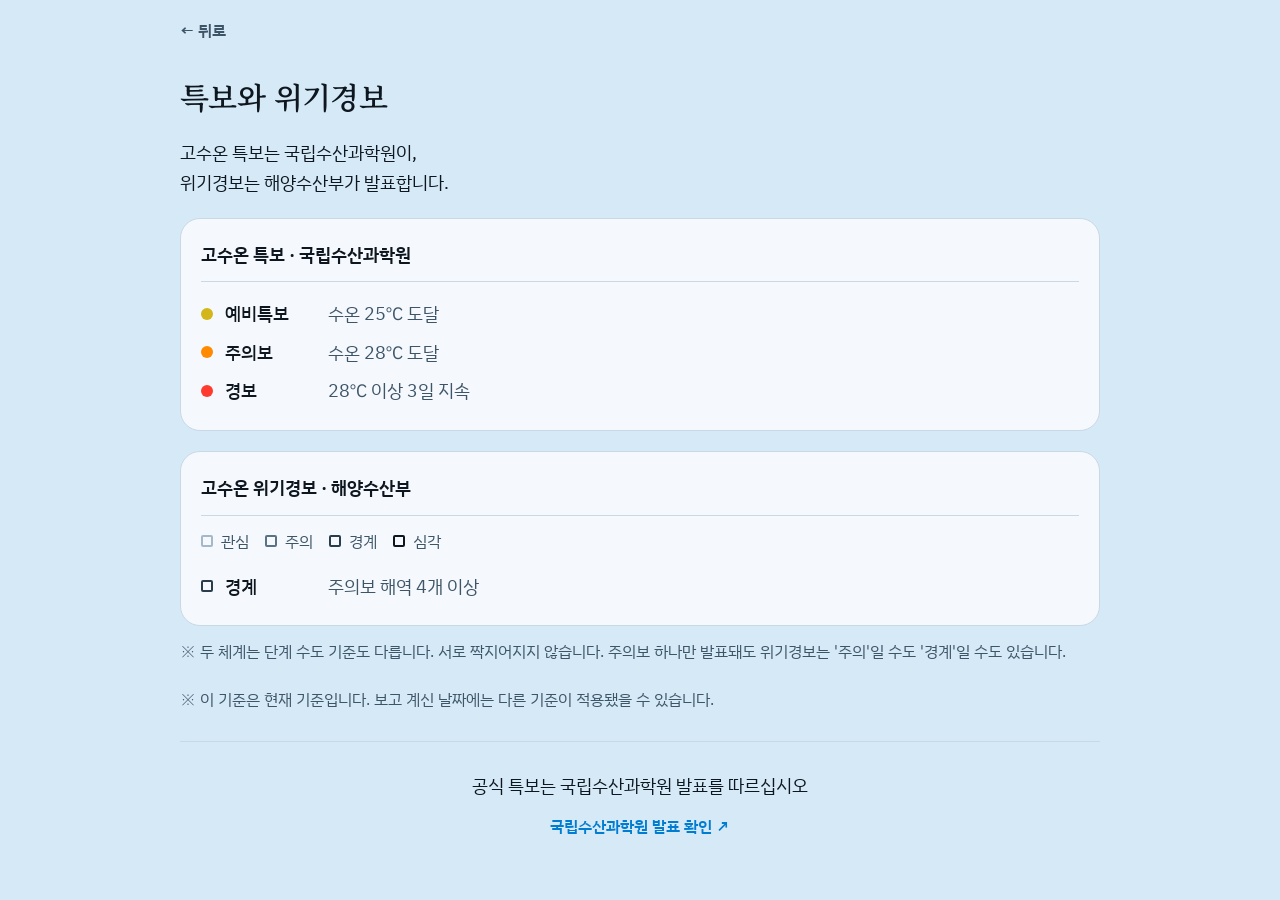
==== commit 263c0ee2: "화면 다듬기 - 요인 영역, 한계 블록 분리, 단위 설명 지도 - 제목을 "서해 연안 관측점" 으로, 36px - 마커 크기 정정: 설명 제공 14px 채움 / 준비 중 9px 테" ====
--- a/info.html
+++ b/info.html
@@ -106,7 +106,7 @@
         </dl>
       </section>
 
-      <p class="wv-alert app-note">
+      <p class="app-note">
         ※ 두 체계는 단계 수도 기준도 다릅니다. 서로 짝지어지지 않습니다.
         주의보 하나만 발표돼도 위기경보는 '주의'일 수도 '경계'일 수도 있습니다.
       </p>
@@ -118,7 +118,7 @@
       <hr class="wv-divider">
 
       <!-- §11 정보 화면 하단. 링크할 정확한 주소는 1주차 확정 대상이다 (§16). -->
-      <div class="wv-stack wv-gap-2">
+      <div class="wv-stack wv-gap-2 app-source">
         <p class="wv-body">공식 특보는 국립수산과학원 발표를 따르십시오</p>
         <a class="wv-btn wv-btn--ghost wv-btn--sm app-stage__link"
            href="https://www.nifs.go.kr" target="_blank" rel="noopener">
--- a/assets/app.css
+++ b/assets/app.css
@@ -43,6 +43,23 @@
 }
 
 /* ==========================================================================
+   카드 배경 — 반투명
+   --------------------------------------------------------------------------
+   .wv-card--glass 가 이미 있지만 라이트 테마에서는 유리처럼 보이지 않는다.
+   그 클래스의 background 가 --wv-surface 인데 라이트에서 그 값이
+   --wv-neutral-0(순백, 불투명)이라 backdrop-filter 가 걸려도 뒤가 안 비친다.
+
+   waves-design-system.css 는 손대지 않는다. 여기서 토큰으로 만든다.
+   색상값을 직접 쓰지 않고 color-mix 로 --wv-surface-solid 의 알파만 낮춘다
+   (원본도 .wv-wave--1 등에서 같은 방식을 쓴다).
+
+   0.75 — 아래 「대비」 주석 참조. 본문 대비가 AA 를 넘는 선이다.
+   ========================================================================== */
+:root {
+  --app-card-bg: color-mix(in srgb, var(--wv-surface-solid) 75%, transparent);
+}
+
+/* ==========================================================================
    hidden 속성이 실제로 먹게 한다
    --------------------------------------------------------------------------
    [hidden] 의 display:none 은 브라우저 기본 시트(user-agent)에 있어서
@@ -119,12 +136,13 @@
 }
 
 /* 화면 제목. 본문(18px)과 구분이 안 돼서 키웠다.
-   25px 로 잡은 이유는 앱바 한 줄에 들어가야 하기 때문이다 —
-   "충남 서해 연안 관측점" 247px + ⓘ 버튼 76px + 간격 12px = 335px < 374px.
-   28px 를 넘기면 두 줄로 감긴다. */
+   `충남` 을 떼서 "서해 연안 관측점" 이 되면서 자리가 생겼다 —
+   36px 에서 274px + ⓘ 버튼 76px + 간격 12px = 361px < 374px 로 한 줄에 든다.
+   여유가 13px 뿐이다. 실제 폰트에서 감기면 --wv-text-2xl(30px, 여유 58px)로 내린다.
+   (`충남 서해 연안 관측점` 이었을 때는 28px 이 상한이었다) */
 .wv-appbar__title {
   font-family: var(--wv-font-display);
-  font-size: var(--wv-text-xl);
+  font-size: var(--wv-text-3xl);
   line-height: var(--wv-leading-snug);
 }
 
@@ -361,7 +379,7 @@
   padding: var(--wv-space-2) var(--wv-space-3);
   border-radius: var(--wv-radius);
   border: 1px solid var(--wv-border);
-  background: var(--wv-surface);
+  background: var(--app-card-bg);
   color: var(--wv-text-muted);
   font-size: var(--wv-text-sm);
   cursor: pointer;
@@ -432,24 +450,32 @@
   color: var(--wv-text);
 }
 
-/* 배지 옆 한 줄. 자세한 설명은 화면 아래 근거 박스에 있다. */
-.app-stage__basisline {
-  color: var(--wv-text-subtle);
-}
-
+/* 근거 박스 — 화면 맨 아래, 한계 블록 바로 뒤.
+   배지 주변에 흩어져 있던 `재계산치` · `국립수산과학원 기준` 이 여기로 모였다.
+
+   한계 블록과 한 묶음으로 읽히도록 배경을 두지 않는다 —
+   위 두 블록이 배경 없는 글자인데 이것만 흰 박스면 혼자 떠 보인다.
+   구분은 첫 줄(`기준: …`)의 굵기가 맡는다. */
 .app-stage__basis {
-  padding: var(--wv-space-5);
-  border-radius: var(--wv-radius);
   align-items: flex-start;
-}
-
-/* ⓘ 안내 — 단색 한 겹.
-   .wv-alert 기본형은 배경(--wv-info-soft)과 왼쪽 세로선(--wv-info)이
-   서로 다른 색이라 두 겹으로 보인다. 세로선을 지우고 배경만 남긴다. */
+  color: var(--wv-text-muted);
+  font-size: var(--wv-text-sm);
+}
+
+/* ⓘ 안내 · ※ 안내 — 박스를 두지 않는다.
+   배경도 테두리도 없이 색과 크기로만 본문과 구분한다.
+   박스가 많으면 화면이 칸으로 잘려 어디를 읽어야 할지 흐려진다.
+   (요청한 --wv-text-secondary 는 없는 토큰이라 --wv-text-muted 를 쓴다)
+
+   위 카드와 붙여 둔다 — 막대를 설명하는 문장이므로 막대 가까이 있어야 한다.
+   #factors 의 gap(12px)을 상쇄해 4px 로 좁힌다. */
 .app-note {
-  background: var(--wv-surface-raised);
-  border-left: 0;
+  margin-top: calc(var(--wv-space-1) - var(--wv-space-3));
+  padding: 0;
+  background: none;
+  border: 0;
   color: var(--wv-text-muted);
+  font-size: var(--wv-text-sm);
 }
 
 /* 근거 칸의 첫 줄만 조금 진하게 — 어느 기관의 기준인지가 이 칸의 제목이다 */
@@ -480,9 +506,48 @@
   letter-spacing: var(--wv-tracking-tight);
 }
 
+/* ── 위쪽 요약 — 가운데 정렬 ──────────────────────────────────────
+   머리말 · 수온 · 평년 대비 · 배지 · 연속일수 · 자료 시각.
+   전부 짧은 줄이라 왼쪽에만 쌓으면 오른쪽이 비어 보인다.
+
+   아래 요인 영역부터는 왼쪽 정렬 그대로다 — 막대가 폭을 끝까지 쓰므로
+   가운데로 모으면 오히려 어긋난다.
+   앱바(`← 지도로` / `ⓘ 특보란?`)도 그대로 좌우 끝이다.
+
+   .wv-stack 은 flex column 이라 text-align 만으로는 부족하다.
+   자식 flex 컨테이너마다 축을 따로 맞춘다.
+   ---------------------------------------------------------------- */
+.app-summary {
+  gap: var(--wv-space-4);
+  text-align: center;
+}
+
+.app-summary > *,
+.app-summary .wv-stack {
+  align-items: center;
+}
+
+.app-summary .wv-row {
+  justify-content: center;
+}
+
 /* 자료 시각 — 수온과 요인의 창이 다르다는 것만 조용히 말한다 */
 .app-timing {
   color: var(--wv-text-muted);
+}
+
+/* 판정 보류 — 배경 한 겹. 왼쪽 세로선도 테두리 강조도 두지 않는다.
+   .wv-alert 기본형은 배경(--wv-info-soft)과 세로선(--wv-info)이 서로 달라
+   두 색으로 보였다. 이 화면에서 색은 뜻을 갖는 자리라 한 겹으로 둔다. */
+.app-withheld {
+  padding: var(--wv-space-5);
+  border-radius: var(--wv-radius);
+  background: var(--app-card-bg);
+  border: 1px solid var(--wv-border);
+}
+
+.app-withheld > :first-child {
+  font-weight: var(--wv-weight-medium);
 }
 
 .app-load-error {
@@ -613,7 +678,35 @@
 
 .app-bar__below {
   position: relative;
+  display: flex;
+  align-items: center;
+  gap: var(--wv-space-1);
   min-height: 1.4em;
+}
+
+/* 값 옆 ⓘ — 단위 설명을 띄운다.
+   MJ/m² · ℃·일 은 단위를 모르면 값을 봐도 판단이 안 된다.
+   값보다 눈에 띄면 안 되므로 흐리게 두고, 터치 타깃만 확보한다. */
+.app-unit-btn {
+  display: inline-flex;
+  align-items: center;
+  justify-content: center;
+  width: 28px;
+  height: 28px;
+  margin: -6px 0;          /* 줄 높이를 늘리지 않는다 */
+  padding: 0;
+  border: 0;
+  border-radius: var(--wv-radius-full);
+  background: none;
+  color: var(--wv-text-subtle);
+  font-size: var(--wv-text-sm);
+  line-height: 1;
+  cursor: pointer;
+}
+
+.app-unit-btn:hover {
+  color: var(--wv-text-muted);
+  background: var(--wv-surface-raised);
 }
 
 /* 임계선 라벨. `90` 이라고 쓰지 않는다 — 오른쪽에 이미 `상위 13%` 가 있고
@@ -667,6 +760,7 @@
 
   padding: var(--wv-space-5);
   border-radius: var(--wv-radius);
+  background: var(--app-card-bg);   /* .wv-card--flat 의 불투명 흰색을 덮는다 */
 }
 
 /* ── 형태로도 나눈다 ──────────────────────────────────────────────
@@ -757,6 +851,12 @@
   color: var(--wv-text-muted);
 }
 
+/* 정보 화면 하단 — 출처 안내와 링크를 가운데로 */
+.app-source {
+  align-items: center;
+  text-align: center;
+}
+
 /* ==========================================================================
    한계 블록 — §11 이 "항상 노출, 7줄이 최종"이라고 못 박은 일곱 줄
    --------------------------------------------------------------------------
@@ -766,9 +866,8 @@
 
    경고가 아니라 고지다. 색을 쓰지 않고 글자 굵기도 올리지 않는다.
    ========================================================================== */
+/* 박스를 두지 않는다. 색과 크기로만 본문과 구분한다. */
 .app-limits {
-  padding: var(--wv-space-5);
-  border-radius: var(--wv-radius);
   color: var(--wv-text-muted);
   font-size: var(--wv-text-sm);
   line-height: var(--wv-leading-normal);
@@ -795,25 +894,109 @@
   flex: none;
 }
 
-/* 미채택 그룹 — 채택 그룹과 같은 형식으로 그리되 이름만 한 단계 흐리게.
-   막대·마커·임계선·백분위·값은 건드리지 않는다.
-   흐리게 하면 왜 못 미치는지가 안 보여서, 값을 보여 주기로 한
-   이유가 사라진다.
-
-   요청한 --wv-text-secondary 는 이 시스템에 없다.
-   --wv-text(neutral-900)에서 한 단계 내려온 --wv-text-muted(neutral-600)를 쓴다. */
-.app-group--muted .app-group__name,
-.app-group--muted .app-factor__name {
+/* 그룹 헤더의 판정 결과 — 채택 / 미채택.
+   크지 않게, 본문보다 한 단계 흐리게.
+   (요청한 --wv-text-secondary 는 없는 토큰이라 --wv-text-muted 를 쓴다) */
+.app-group__tag {
+  flex: none;
+  align-self: center;
   color: var(--wv-text-muted);
-}
-
+  font-size: var(--wv-text-sm);
+  font-weight: var(--wv-weight-medium);
+}
+
+/* 한 카드 안의 요인들을 옅은 선으로 나눈다.
+   카드를 요인마다 쪼개지는 않는다 — 채택 판정이 그룹 단위이기 때문이다. */
+.app-factor + .app-factor {
+  padding-top: var(--wv-space-3);
+  border-top: 1px solid var(--wv-border);
+}
+
+/* ── 그룹 헤더와 요인 이름은 어느 카드에서나 똑같다 ────────────────
+   전에는 미채택 그룹의 이름을 한 단계 흐리게 뒀는데, 그 색 차이가
+   `열유입` 과 `이전부터 높았던 수온` 이 서로 다른 폰트로 보이게 했다.
+   (글자 수에 따라 크기가 자동 조정되는 일은 없다 — 원인은 색이었다)
+
+   채택 여부는 헤더 오른쪽의 `채택` / `미채택` 표시가 말한다.
+   이름까지 흐리게 할 이유가 없어졌다.
+
+   크기·굵기·색을 여기서 못 박아 둔다. 상속으로 흘러 들어오는 값이 없다.
+   ---------------------------------------------------------------- */
+.app-group__name {
+  font-family: var(--wv-font-display);
+  font-size: var(--wv-text-lg);
+  font-weight: var(--wv-weight-medium);
+  line-height: var(--wv-leading-snug);
+  color: var(--wv-text);
+}
+
+.app-factor__name {
+  font-size: var(--wv-text-md);
+  font-weight: var(--wv-weight-regular);
+  color: var(--wv-text);
+}
+
+/* 카드 하단 한 줄 — 채택이면 사유, 미채택이면 §11 문구.
+   두 경우가 같은 자리·같은 무게로 끝나야 카드끼리 비교된다.
+   요인 목록과는 선 하나로 떨어뜨린다. */
 .app-group__verdict {
   margin-top: var(--wv-space-1);
+  padding-top: var(--wv-space-3);
+  border-top: 1px solid var(--wv-border);
 }
 
 /* 채택이 하나도 없을 때 맨 위에 오는 한 줄 */
 .app-factors__none {
   font-weight: var(--wv-weight-medium);
+}
+
+/* ==========================================================================
+   설명 화면 세로 여백 — 한 단계씩 좁힌다
+   --------------------------------------------------------------------------
+   414px 폭에서 스크롤을 덜 하도록 간격만 줄인다.
+   글씨 크기는 건드리지 않는다 — 야외에서 보는 서비스라 키워 둔 값이다.
+
+   Waves 의 .wv-gap-* 는 세 화면이 함께 쓰므로 클래스 자체를 고치지 않고
+   설명 화면(#content) 안에서만 덮어쓴다.
+
+   space-5(20) → space-4(16) / space-3(12) → space-2(8) / space-2(8) → space-1(4)
+   ========================================================================== */
+#content {
+  gap: var(--wv-space-4);
+}
+
+#content .app-group,
+#content .app-stage__basis,
+#content .app-withheld {
+  padding: var(--wv-space-4);
+}
+
+#content .app-group,
+#content .app-factors,
+#content .app-limits,
+#factors-body {
+  gap: var(--wv-space-2);
+}
+
+#content .app-factor {
+  gap: var(--wv-space-1);
+}
+
+#content .app-factor + .app-factor {
+  padding-top: var(--wv-space-2);
+}
+
+/* 막대 위아래 — 임계선이 6px 씩 뚫고 나오므로 그보다는 넓게 남긴다 */
+#content .app-bar {
+  margin: var(--wv-space-2) 0;
+}
+
+#content .app-stage {
+  gap: var(--wv-space-1);
+}
+
+.wv-screen__body {
+  padding-block: var(--wv-space-4) var(--wv-space-6);
 }
 
 /* ==========================================================================
@@ -885,4 +1068,5 @@
 .app-group {
   padding: var(--wv-space-5);
   border-radius: var(--wv-radius);
-}
+  background: var(--app-card-bg);   /* .wv-card--glass 의 불투명 흰색을 덮는다 */
+}
